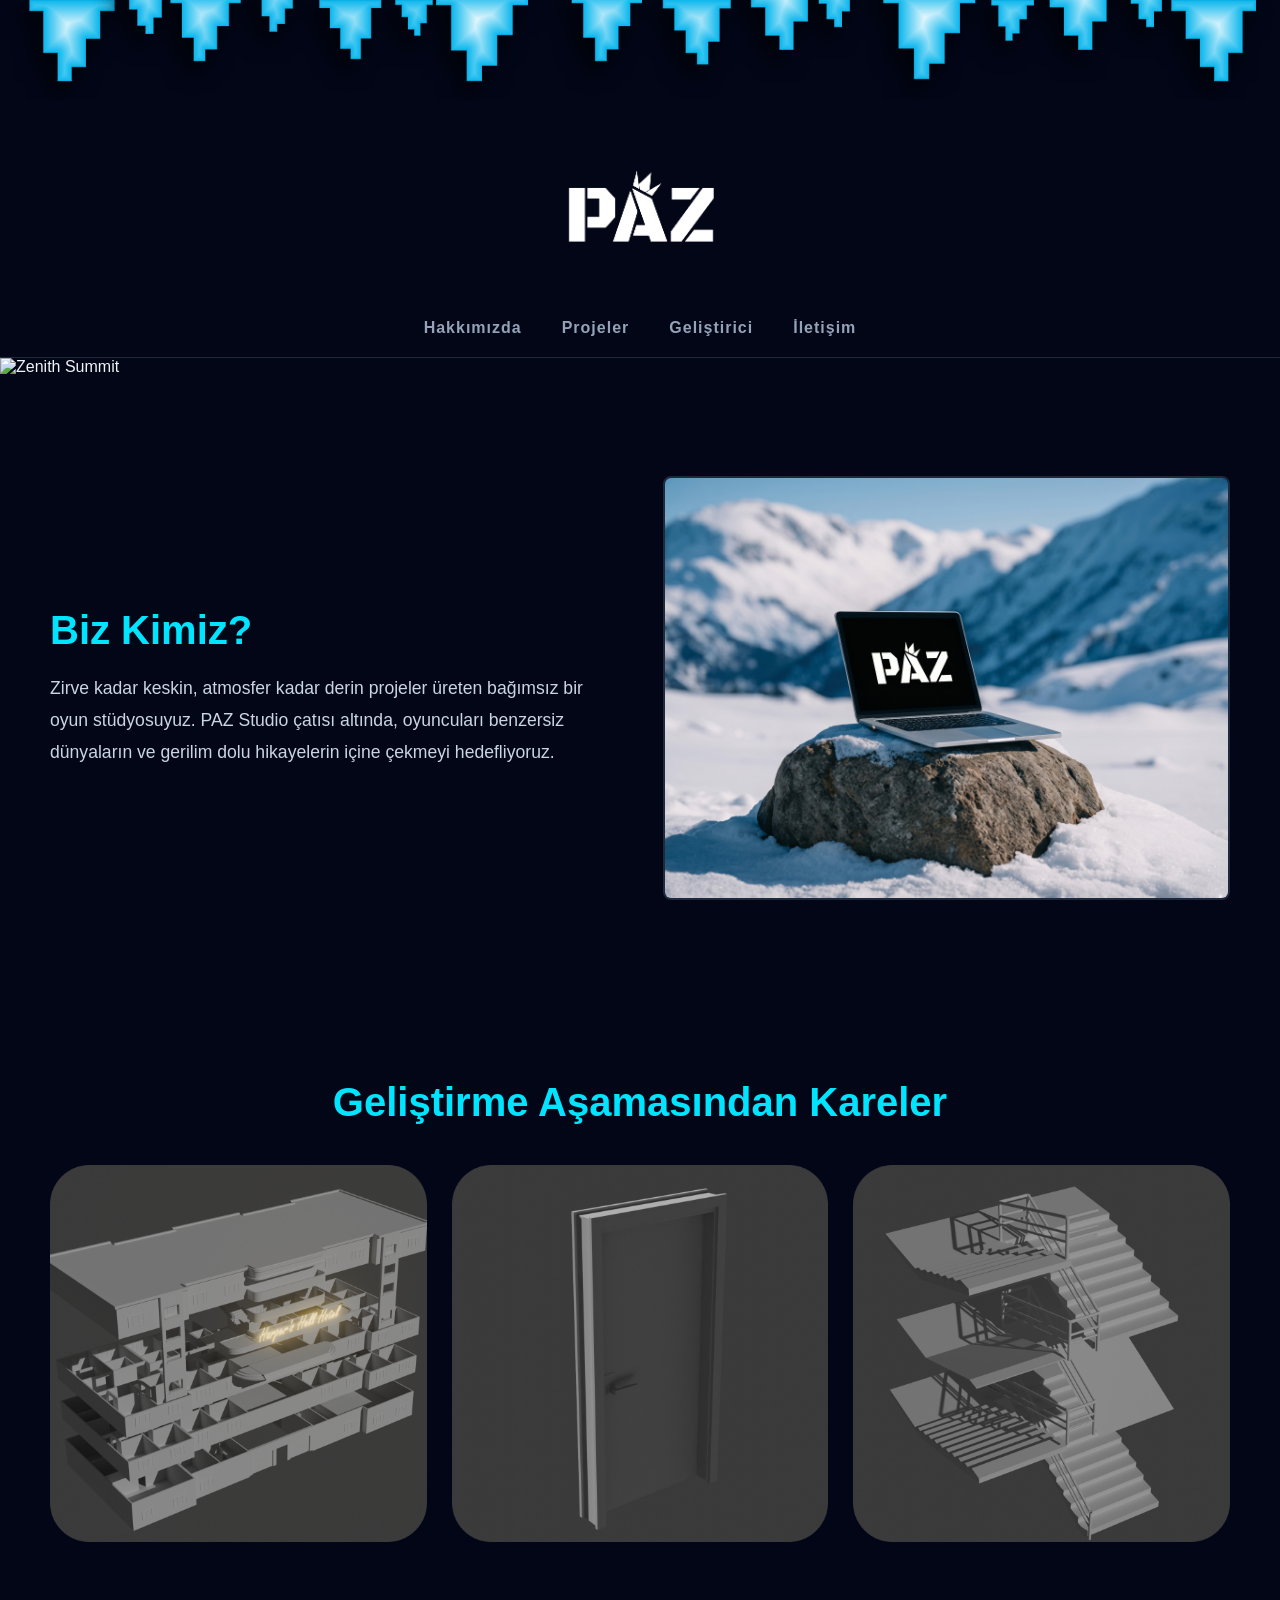
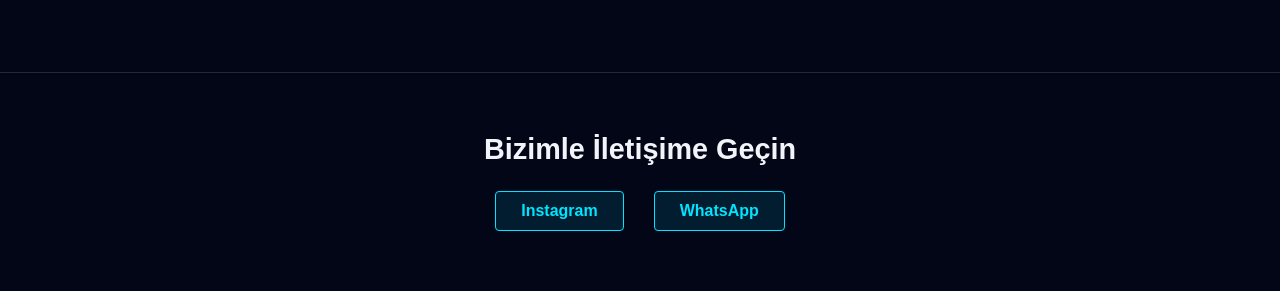
==== index.html @ ecacd127 "New URL" ====
<!DOCTYPE html>
<html lang="tr">
<head>
    <meta charset="UTF-8">
    <meta name="viewport" content="width=device-width, initial-scale=1.0">
    <title>PAZ Studio | Zenith</title>
    <link rel="stylesheet" href="style.css">
    <link rel="icon" type="image/png" href="images/faviconn.png">
</head>
<body>

    <div class="top-header-banner">
        <img src="images/paz-header.png" alt="Header Banner" class="responsive-img">
    </div>

    <header class="main-header">
        <div class="logo-container">
            <img src="images/paz-logo-beyaz.png" alt="PAZ Studio Logo" class="site-logo">
        </div>
        <nav>
            <ul class="nav-links">
                <li><a href="#hakkimizda">Hakkımızda</a></li>
                <li><a href="#projeler">Projeler</a></li>
                <li><a href="/murtaza-halac">Geliştirici</a></li>
                <li><a href="#iletisim">İletişim</a></li>
            </ul>
        </nav>
    </header>

    <section class="main-banner">
        <img src="images/paz-banner.jpg" alt="Zenith Summit" class="responsive-img">
    </section>

    <section id="hakkimizda" class="about-section">
        <div class="about-container">
            <div class="about-text">
                <h2>Biz Kimiz?</h2>
                <p>Zirve kadar keskin, atmosfer kadar derin projeler üreten bağımsız bir oyun stüdyosuyuz. PAZ Studio çatısı altında, oyuncuları benzersiz dünyaların ve gerilim dolu hikayelerin içine çekmeyi hedefliyoruz.</p>
            </div>
            <div class="about-image">
                <img src="images/paz-hakkinda-gorseli.jpg" alt="Hakkımızda Görseli" class="responsive-img">
            </div>
        </div>
    </section>

    <section id="projeler" class="gallery-section">
        <h2>Geliştirme Aşamasından Kareler</h2>
        <div class="gallery-grid">
            <div class="gallery-item"><img src="images/paz-tasarim1.png" alt="Project Screenshot 1"></div>
            <div class="gallery-item"><img src="images/paz-tasarim2.png" alt="Project Screenshot 2"></div>
            <div class="gallery-item"><img src="images/paz-tasarim3.png" alt="Project Screenshot 3"></div>
        </div>
    </section>

  <footer id="iletisim" class="main-footer">
        <div class="footer-content">
            <p>Bizimle İletişime Geçin</p>
           <div class="contact-links">
    <a href="https://www.instagram.com/p.a.z.studio" target="_blank">Instagram</a>
    <a href="https://wa.me/905527324146" target="_blank">WhatsApp</a>
        </div>
        </div>
    </footer>

    <script src="https://cdnjs.cloudflare.com/ajax/libs/gsap/3.12.2/gsap.min.js"></script>
    <script>
        // Sayfa yüklendiğinde elemanların süzülerek gelmesi
        const tl = gsap.timeline();
        tl.from(".top-header-banner", { opacity: 0, y: -50, duration: 1, ease: "power3.out" })
          .from(".main-header", { opacity: 0, y: -20, duration: 0.8 }, "-=0.5")
          .from(".main-banner", { opacity: 0, scale: 1.05, duration: 1.5, ease: "power2.out" }, "-=0.8");
    </script>
</body>
</html>
---- style.css ----
* {
    margin: 0;
    padding: 0;
    box-sizing: border-box;
    font-family: 'Segoe UI', Tahoma, Geneva, Verdana, sans-serif;
}

body {
    background-color: #020617; /* Derin Uçurum Mavisi */
    color: #F1F5F9; /* Kar Beyazı */
    overflow-x: hidden;
}

/* Genel Resim Ayarı (Taşmaları önler) */
.responsive-img {
    width: 100%;
    display: block;
    height: auto;
}

/* 1. Üst Header Banner */
.top-header-banner {
    width: 100%;
    max-height: 150px;
    overflow: hidden;
}

/* 2. Ana Menü ve Logo Alanı */
.main-header {
    background-color: #020617;
    padding: 20px 50px;
    display: flex;
    flex-direction: column;
    align-items: center;
    gap: 15px;
    border-bottom: 1px solid #1e293b;
}

.site-logo {
    max-width: 180px;
    height: auto;
}

.nav-links {
    list-style: none;
    display: flex;
    gap: 40px;
}

.nav-links a {
    color: #94a3b8;
    text-decoration: none;
    font-weight: 600;
    letter-spacing: 1px;
    transition: color 0.3s ease;
}

.nav-links a:hover {
    color: #00E5FF; /* Buzul Siyan Parlaması */
}

/* 3. Ana Banner */
.main-banner {
    width: 100%;
    overflow: hidden;
}

/* 4. Hakkımızda Bölümü */
.about-section {
    padding: 100px 50px;
    max-width: 1400px;
    margin: 0 auto;
}

.about-container {
    display: flex;
    align-items: center;
    gap: 50px;
}

.about-text {
    flex: 1;
}

.about-text h2 {
    font-size: 2.5rem;
    color: #00E5FF;
    margin-bottom: 20px;
}

.about-text p {
    font-size: 1.1rem;
    line-height: 1.8;
    color: #cbd5e1;
}

.about-image {
    flex: 1;
    border: 2px solid #1e293b;
    border-radius: 8px;
    overflow: hidden;
}

/* 5. Projeler / Galeri Bölümü */
.gallery-section {
    padding: 80px 50px;
    background-color: #020617;
    text-align: center;
}

.gallery-section h2 {
    font-size: 2.5rem;
    color: #00E5FF;
    margin-bottom: 40px;
}

.gallery-grid {
    display: grid;
    grid-template-columns: repeat(auto-fit, minmax(350px, 1fr));
    gap: 25px;
    max-width: 1400px;
    margin: 0 auto;
}

/* 5. Projeler / Galeri Bölümü */
.gallery-item {
    /* Çerçeve ve yuvarlak köşe kodlarını sildik */
    overflow: hidden;
    transition: transform 0.3s ease; 
    cursor: pointer; /* Üzerine gelince el işareti çıksın ki tıklandığı belli olsun */
}

.gallery-item img {
    width: 100%;
    height: auto;
    display: block;
}

.gallery-item:hover {
    transform: scale(1.05); /* Üzerine gelince çerçeve yanmasın, sadece hafifçe büyüsün */
}

/* 6. Footer ve Alt Banner */
.main-footer {
    position: relative;
    width: 100%;
    margin-top: 50px;
}

/* 6. Footer ve İletişim */
.main-footer {
    background-color: #020617; /* Sitenin menüsüyle aynı koyu buzul renk */
    padding: 60px 20px;
    border-top: 1px solid #1e293b;
    text-align: center;
    margin-top: 50px;
}

.main-footer p {
    font-size: 1.8rem;
    font-weight: bold;
    margin-bottom: 25px;
    color: #F1F5F9;
}

.contact-links {
    display: flex;
    justify-content: center;
    gap: 30px;
}

.contact-links a {
    display: inline-block;
    padding: 10px 25px;
    background-color: rgba(0, 229, 255, 0.1);
    color: #00E5FF;
    border: 1px solid #00E5FF;
    text-decoration: none;
    font-weight: bold;
    border-radius: 4px;
    transition: all 0.3s ease;
}

.contact-links a:hover {
    background-color: #00E5FF;
    color: #020617;
    box-shadow: 0 0 15px rgba(0, 229, 255, 0.4);
}

/* =========================================
   MOBİL UYUM (RESPONSIVE DESIGN) EKLENTİSİ
   ========================================= */

@media (max-width: 768px) {
    
    /* 1. Menü ve Logo Ayarları */
    .main-header {
        padding: 15px 20px; /* Yanlardaki 50px devasa boşluğu daraltıyoruz */
    }

    .site-logo {
        max-width: 140px; /* Logoyu ekrana sığması için biraz küçültüyoruz */
    }

    .nav-links {
        gap: 20px; /* Linklerin arasını daraltıyoruz */
        flex-wrap: wrap; /* Ekrana sığmazlarsa alt satıra geçmelerine izin veriyoruz */
        justify-content: center;
    }

    /* 2. Hakkımızda Bölümü Ayarları */
    .about-section {
        padding: 50px 20px; /* Üstten ve yanlardan boşlukları kısıyoruz */
    }

    .about-container {
        flex-direction: column; /* İŞTE SİHİR BURADA: Yan yana dizilmeyi iptal edip alt alta (sütun) diziyoruz */
        text-align: center; /* Yazıları mobilde daha şık durması için ortalıyoruz */
        gap: 30px;
    }

    .about-text h2 {
        font-size: 2rem; /* Başlık boyutunu telefona uygun hale getiriyoruz */
    }

    /* 3. Projeler / Galeri Bölümü Ayarları */
    .gallery-section {
        padding: 50px 20px;
    }

    .gallery-section h2 {
        font-size: 2rem;
    }

    .gallery-grid {
        grid-template-columns: 1fr; /* Mobilde 3'lü ızgarayı iptal edip, görselleri tek sütun alt alta tam ekran yapıyoruz */
    }

    /* 4. Footer ve İletişim Butonları */
    .main-footer {
        padding: 40px 20px;
    }

    .contact-links {
        flex-direction: column; /* İletişim butonlarını alt alta diziyoruz */
        gap: 15px;
        align-items: center;
    }

    .contact-links a {
        width: 100%; /* Butonların telefonda parmakla rahat tıklanması için genişletiyoruz */
        max-width: 280px;
        text-align: center;
    }
}
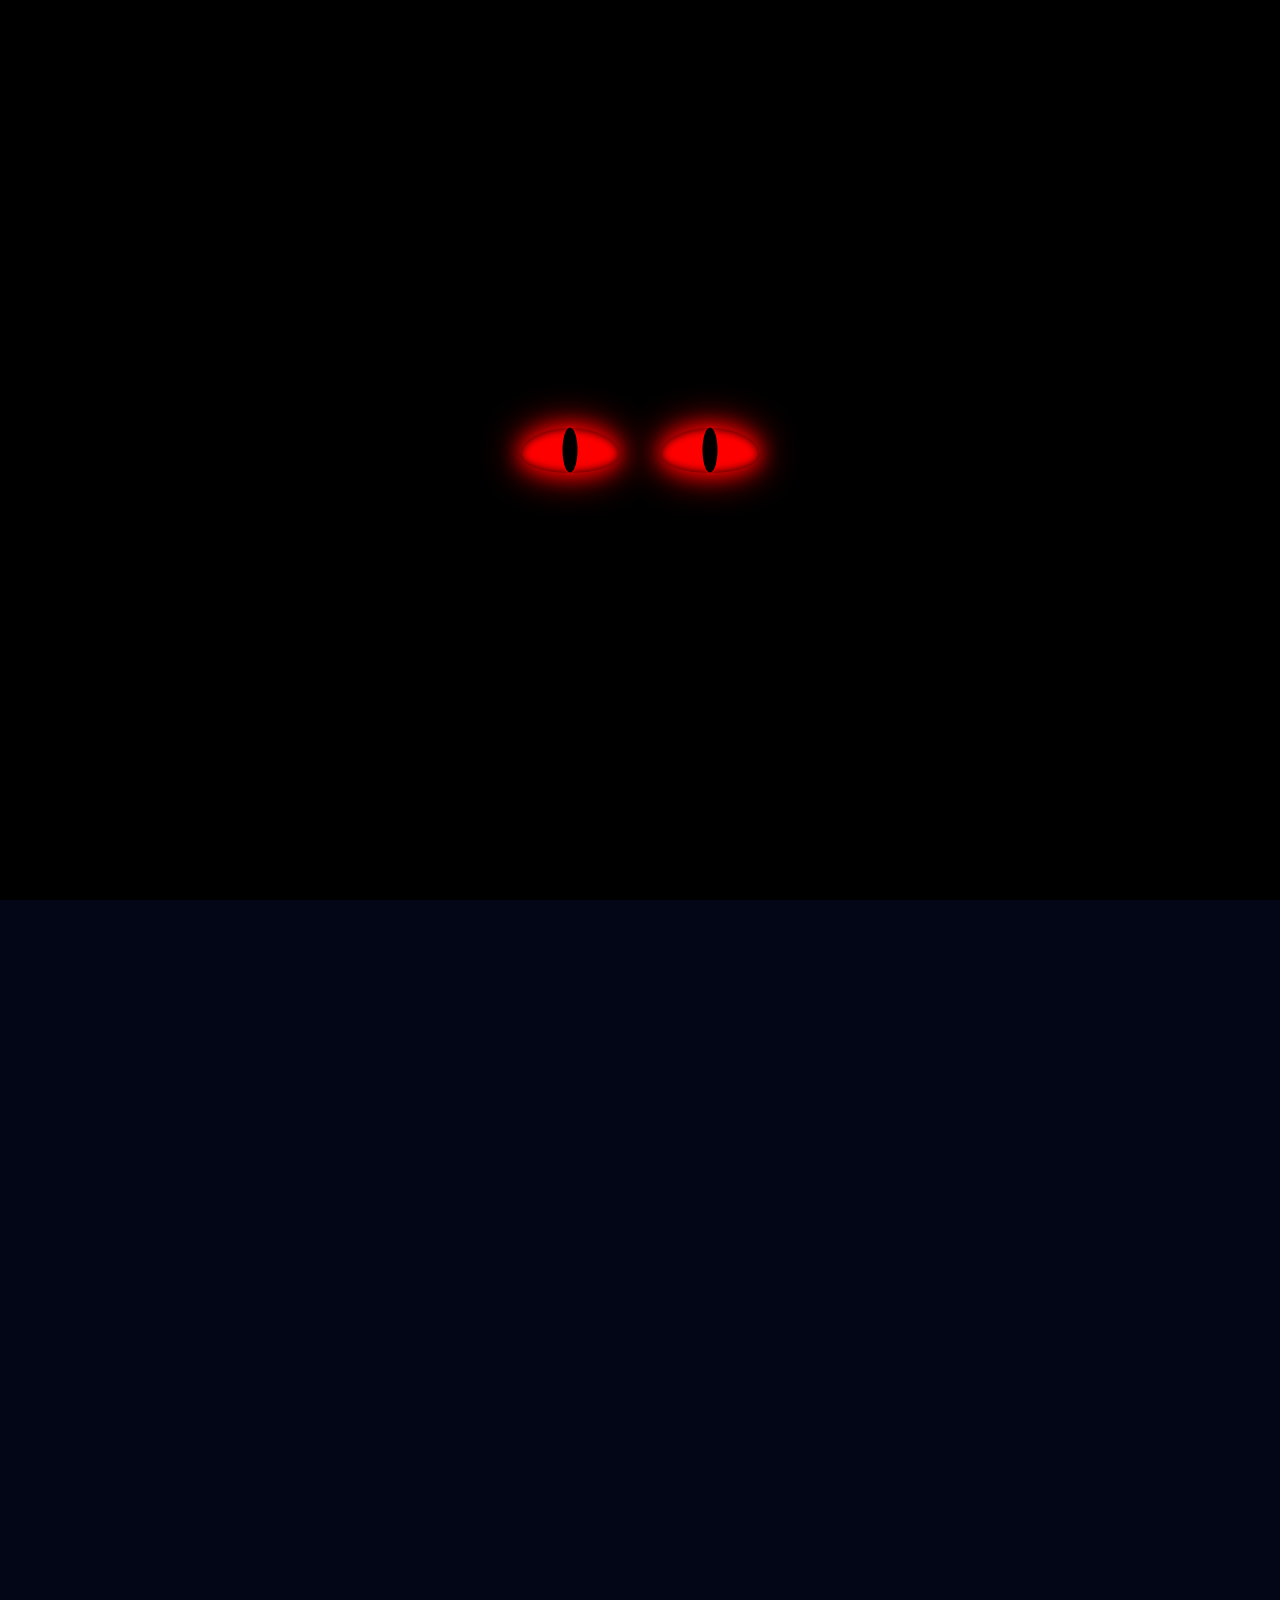
==== commit 0bd8bf08: "İntro" ====
--- a/index.html
+++ b/index.html
@@ -6,69 +6,161 @@
     <title>PAZ Studio | Zenith</title>
     <link rel="stylesheet" href="style.css">
     <link rel="icon" type="image/png" href="images/faviconn.png">
+    
+    <style>
+        /* SİNETMATİK AÇILIŞ (INTRO) EKRANI CSS KODLARI */
+        
+        /* 1. Siyah Perde */
+        #intro-screen {
+            position: fixed;
+            top: 0;
+            left: 0;
+            width: 100vw;
+            height: 100vh;
+            background-color: #000000; /* Tam siyah */
+            z-index: 9999; /* Her şeyin üstünde */
+            display: flex;
+            justify-content: center;
+            align-items: center;
+            overflow: hidden;
+            pointer-events: none; /* Animasyon bitince tıklamaları engellemesin */
+        }
+
+        /* 2. Gözlerin Konteyneri */
+        .eyes-container {
+            display: flex;
+            gap: 40px; /* İki göz arasındaki mesafe */
+            opacity: 0; /* Başlangıçta görünmez (GSAP ile açılacak) */
+        }
+
+        /* 3. Kırmızı Göz Tasarımı (Sadece CSS ile) */
+        .eye {
+            width: 100px;
+            height: 20px; /* Başlangıçta ince bir çizgi (kısık) */
+            background-color: #ff0000; /* Şeytani kırmızı */
+            border-radius: 50% 50% 50% 50% / 60% 60% 40% 40%; /* Badem/Yaratık gözü şekli */
+            box-shadow: 
+                0 0 20px #ff0000, 
+                0 0 40px #ff0000, 
+                inset 0 0 10px #000000; /* İçeriden dışarıya parlama ve derinlik */
+            position: relative;
+            transform-origin: center;
+        }
+
+        /* Göz Bebeği (İsteğe bağlı, daha korkunç bir detay) */
+        .eye::after {
+            content: '';
+            position: absolute;
+            top: 50%;
+            left: 50%;
+            transform: translate(-50%, -50%);
+            width: 15px;
+            height: 100%;
+            background-color: #000; /* Siyah, kedi gibi dikey göz bebeği */
+            border-radius: 50%;
+            box-shadow: 0 0 5px #ff0000;
+        }
+
+        /* Sitenin asıl içeriği intro bitene kadar görünmesin diye */
+        .site-content {
+            opacity: 0;
+        }
+    </style>
 </head>
 <body>
 
-    <div class="top-header-banner">
-        <img src="images/paz-header.png" alt="Header Banner" class="responsive-img">
+    <!-- SİNEMATİK AÇILIŞ (INTRO) EKRANI -->
+    <div id="intro-screen">
+        <div class="eyes-container">
+            <div class="eye left-eye"></div>
+            <div class="eye right-eye"></div>
+        </div>
     </div>
 
-    <header class="main-header">
-        <div class="logo-container">
-            <img src="images/paz-logo-beyaz.png" alt="PAZ Studio Logo" class="site-logo">
+    <!-- ASIL SİTE İÇERİĞİ (Intro bitince belirecek) -->
+    <div class="site-content">
+        <div class="top-header-banner">
+            <img src="images/paz-header.png" alt="Header Banner" class="responsive-img">
         </div>
-        <nav>
-            <ul class="nav-links">
-                <li><a href="#hakkimizda">Hakkımızda</a></li>
-                <li><a href="#projeler">Projeler</a></li>
-                <li><a href="/murtaza-halac">Geliştirici</a></li>
-                <li><a href="#iletisim">İletişim</a></li>
-            </ul>
-        </nav>
-    </header>
 
-    <section class="main-banner">
-        <img src="images/paz-banner.jpg" alt="Zenith Summit" class="responsive-img">
-    </section>
+        <header class="main-header">
+            <div class="logo-container">
+                <img src="images/paz-logo-beyaz.png" alt="PAZ Studio Logo" class="site-logo">
+            </div>
+            <nav>
+                <ul class="nav-links">
+                    <li><a href="#hakkimizda">Hakkımızda</a></li>
+                    <li><a href="#projeler">Projeler</a></li>
+                    <li><a href="/murtaza-halac">Geliştirici</a></li>
+                    <li><a href="#iletisim">İletişim</a></li>
+                </ul>
+            </nav>
+        </header>
 
-    <section id="hakkimizda" class="about-section">
-        <div class="about-container">
-            <div class="about-text">
-                <h2>Biz Kimiz?</h2>
-                <p>Zirve kadar keskin, atmosfer kadar derin projeler üreten bağımsız bir oyun stüdyosuyuz. PAZ Studio çatısı altında, oyuncuları benzersiz dünyaların ve gerilim dolu hikayelerin içine çekmeyi hedefliyoruz.</p>
+        <section class="main-banner">
+            <img src="images/paz-banner.jpg" alt="Zenith Summit" class="responsive-img">
+        </section>
+
+        <section id="hakkimizda" class="about-section">
+            <div class="about-container">
+                <div class="about-text">
+                    <h2>Biz Kimiz?</h2>
+                    <p>Zirve kadar keskin, atmosfer kadar derin projeler üreten bağımsız bir oyun stüdyosuyuz. PAZ Studio çatısı altında, oyuncuları benzersiz dünyaların ve gerilim dolu hikayelerin içine çekmeyi hedefliyoruz.</p>
+                </div>
+                <div class="about-image">
+                    <img src="images/paz-hakkinda-gorseli.jpg" alt="Hakkımızda Görseli" class="responsive-img">
+                </div>
             </div>
-            <div class="about-image">
-                <img src="images/paz-hakkinda-gorseli.jpg" alt="Hakkımızda Görseli" class="responsive-img">
+        </section>
+
+        <section id="projeler" class="gallery-section">
+            <h2>Geliştirme Aşamasından Kareler</h2>
+            <div class="gallery-grid">
+                <div class="gallery-item"><img src="images/paz-tasarim1.png" alt="Project Screenshot 1"></div>
+                <div class="gallery-item"><img src="images/paz-tasarim2.png" alt="Project Screenshot 2"></div>
+                <div class="gallery-item"><img src="images/paz-tasarim3.png" alt="Project Screenshot 3"></div>
             </div>
-        </div>
-    </section>
+        </section>
 
-    <section id="projeler" class="gallery-section">
-        <h2>Geliştirme Aşamasından Kareler</h2>
-        <div class="gallery-grid">
-            <div class="gallery-item"><img src="images/paz-tasarim1.png" alt="Project Screenshot 1"></div>
-            <div class="gallery-item"><img src="images/paz-tasarim2.png" alt="Project Screenshot 2"></div>
-            <div class="gallery-item"><img src="images/paz-tasarim3.png" alt="Project Screenshot 3"></div>
-        </div>
-    </section>
-
-  <footer id="iletisim" class="main-footer">
-        <div class="footer-content">
-            <p>Bizimle İletişime Geçin</p>
-           <div class="contact-links">
-    <a href="https://www.instagram.com/p.a.z.studio" target="_blank">Instagram</a>
-    <a href="https://wa.me/905527324146" target="_blank">WhatsApp</a>
-        </div>
-        </div>
-    </footer>
+        <footer id="iletisim" class="main-footer">
+            <div class="footer-content">
+                <p>Bizimle İletişime Geçin</p>
+               <div class="contact-links">
+        <a href="https://www.instagram.com/p.a.z.studio" target="_blank">Instagram</a>
+        <a href="https://wa.me/905527324146" target="_blank">WhatsApp</a>
+            </div>
+            </div>
+        </footer>
+    </div> <!-- Site content bitişi -->
 
     <script src="https://cdnjs.cloudflare.com/ajax/libs/gsap/3.12.2/gsap.min.js"></script>
+    
     <script>
-        // Sayfa yüklendiğinde elemanların süzülerek gelmesi
-        const tl = gsap.timeline();
-        tl.from(".top-header-banner", { opacity: 0, y: -50, duration: 1, ease: "power3.out" })
-          .from(".main-header", { opacity: 0, y: -20, duration: 0.8 }, "-=0.5")
-          .from(".main-banner", { opacity: 0, scale: 1.05, duration: 1.5, ease: "power2.out" }, "-=0.8");
+        // SİNEMATİK AÇILIŞ (GSAP) ANİMASYONLARI
+        const introTl = gsap.timeline();
+
+        // 1. Aşama: Karanlıkta gözler belirsizce ortaya çıkar (Soluk kırmızı)
+        introTl.to(".eyes-container", { opacity: 0.3, duration: 1, ease: "power2.inOut" })
+        
+        // 2. Aşama: Gözler aniden parlar ve irileşir (Açılma efekti)
+        .to(".eyes-container", { opacity: 1, duration: 0.5, ease: "power4.out" })
+        .to(".eye", { height: "45px", duration: 0.8, ease: "elastic.out(1, 0.3)" }, "<") // Gözler irileşir
+        
+        // 3. Aşama: Gözler hafifçe kısılır (Sana bakıyor hissi)
+        .to(".eye", { height: "25px", duration: 1.5, ease: "power2.inOut", delay: 0.5 })
+        
+        // 4. Aşama: Gözler kararır ve Siyah Perde eriyerek kaybolur
+        .to(".eyes-container", { opacity: 0, duration: 0.5, ease: "power2.in" })
+        .to("#intro-screen", { opacity: 0, duration: 1.5, ease: "power3.inOut" })
+        
+        // 5. Aşama: Perde tamamen yok olduktan sonra sitenin kendi animasyonları başlar
+        .to(".site-content", { opacity: 1, duration: 0.5 }, "-=1") // Site görünür olur
+        .from(".top-header-banner", { opacity: 0, y: -50, duration: 1, ease: "power3.out" }, "-=0.5")
+        .from(".main-header", { opacity: 0, y: -20, duration: 0.8 }, "-=0.5")
+        .from(".main-banner", { opacity: 0, scale: 1.05, duration: 1.5, ease: "power2.out" }, "-=0.8")
+        
+        // Animasyon bitince siyah perdeyi tıklanabilirliği engellemesin diye DOM'dan gizle
+        .add(() => { document.getElementById("intro-screen").style.display = "none"; });
     </script>
 </body>
 </html>
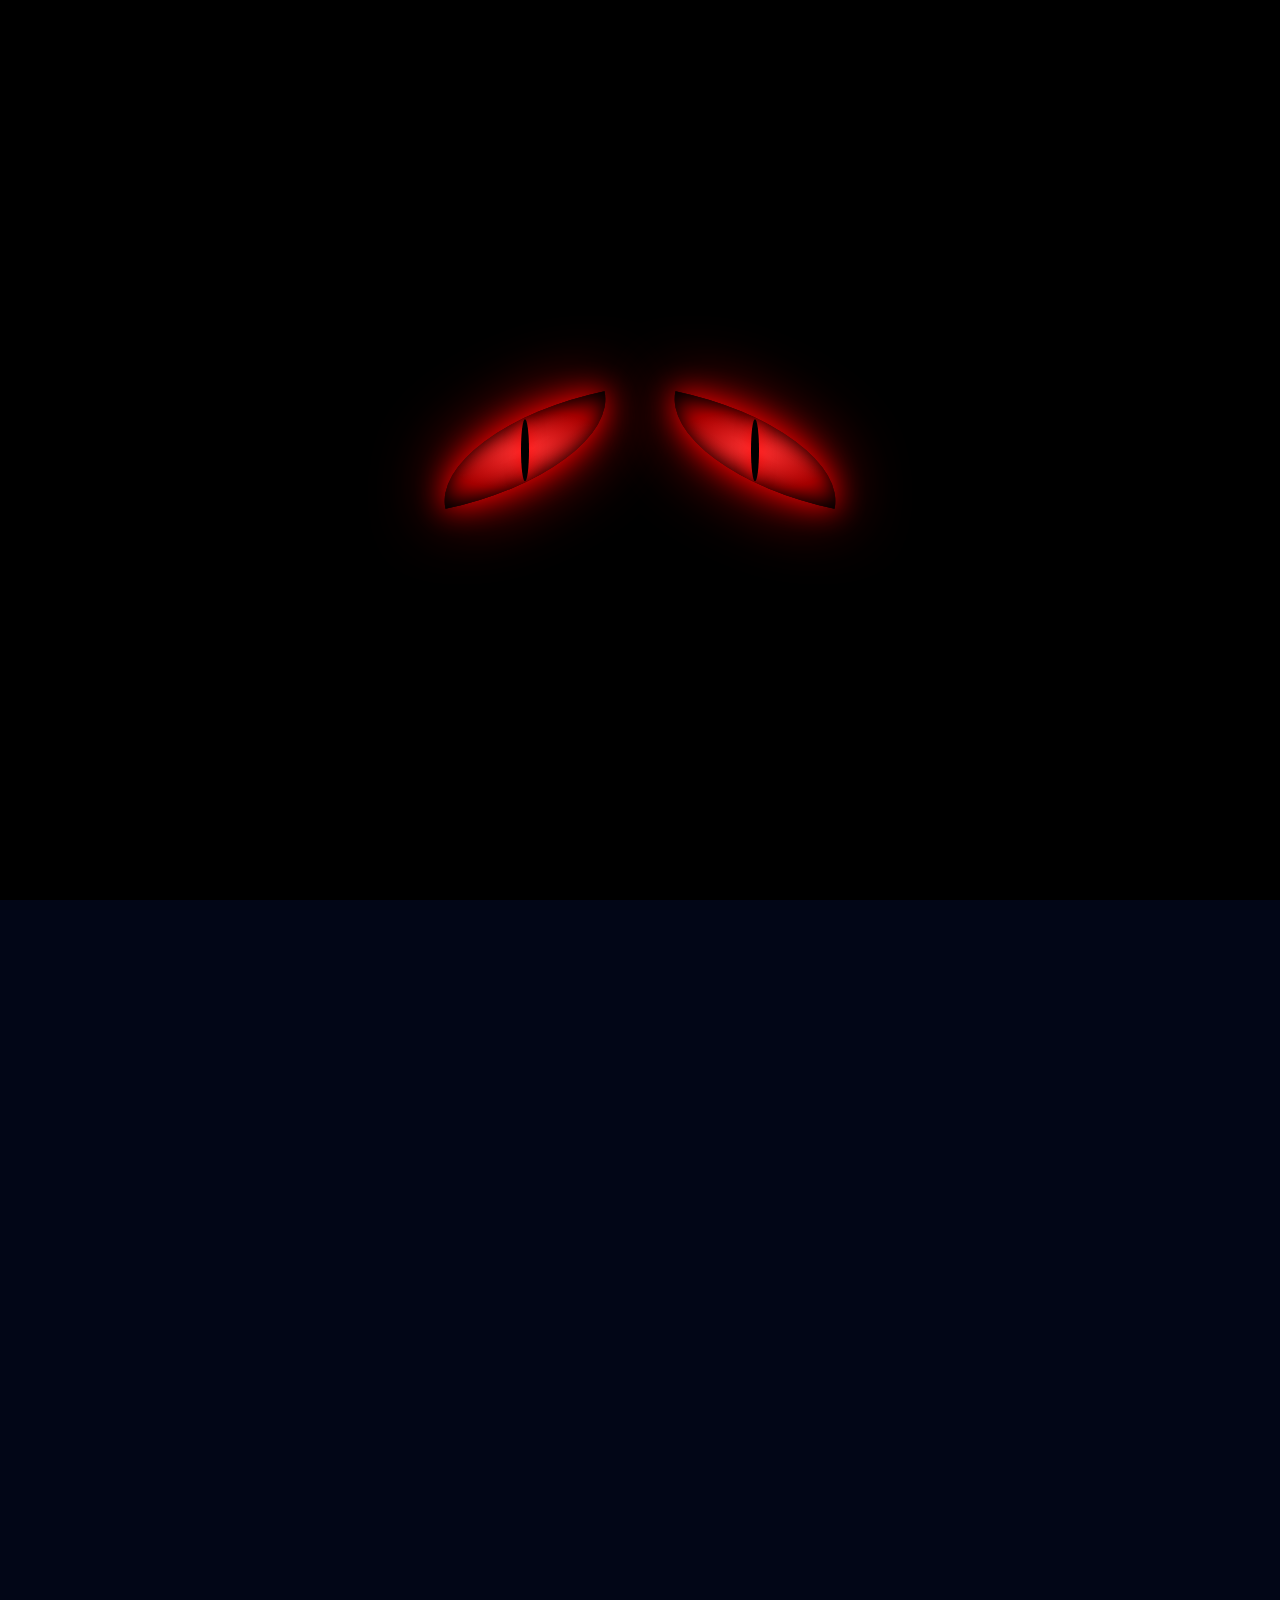
==== commit e2f0ac7e: "Sukuna eyes" ====
--- a/index.html
+++ b/index.html
@@ -17,51 +17,73 @@
             left: 0;
             width: 100vw;
             height: 100vh;
-            background-color: #000000; /* Tam siyah */
-            z-index: 9999; /* Her şeyin üstünde */
+            background-color: #000000;
+            z-index: 9999;
             display: flex;
             justify-content: center;
             align-items: center;
             overflow: hidden;
-            pointer-events: none; /* Animasyon bitince tıklamaları engellemesin */
+            pointer-events: none;
         }
 
         /* 2. Gözlerin Konteyneri */
         .eyes-container {
             display: flex;
-            gap: 40px; /* İki göz arasındaki mesafe */
-            opacity: 0; /* Başlangıçta görünmez (GSAP ile açılacak) */
+            gap: 50px; /* İki göz arasındaki mesafe */
+            opacity: 0; 
         }
 
-        /* 3. Kırmızı Göz Tasarımı (Sadece CSS ile) */
+        /* 3. Keskin Anime Göz Tasarımı */
         .eye {
-            width: 100px;
-            height: 20px; /* Başlangıçta ince bir çizgi (kısık) */
-            background-color: #ff0000; /* Şeytani kırmızı */
-            border-radius: 50% 50% 50% 50% / 60% 60% 40% 40%; /* Badem/Yaratık gözü şekli */
+            width: 180px; /* Gözler oldukça büyütüldü */
+            height: 5px; /* Başlangıçta incecik kapalı bir çizgi */
+            background: radial-gradient(ellipse at center, #ff3333 0%, #aa0000 60%, #220000 100%);
             box-shadow: 
-                0 0 20px #ff0000, 
-                0 0 40px #ff0000, 
-                inset 0 0 10px #000000; /* İçeriden dışarıya parlama ve derinlik */
+                0 0 30px #ff0000, 
+                0 0 70px #cc0000, 
+                inset 0 0 20px #000000;
             position: relative;
-            transform-origin: center;
+            overflow: hidden; /* Göz bebeği dışarı taşmasın */
         }
 
-        /* Göz Bebeği (İsteğe bağlı, daha korkunç bir detay) */
+        /* Sol Göz: Sağ üst ve sol alt köşeleri sivriltilmiş, sola yatık */
+        .left-eye {
+            border-radius: 100% 0px; 
+            transform: rotate(-12deg);
+        }
+
+        /* Sağ Göz: Sol üst ve sağ alt köşeleri sivriltilmiş, sağa yatık */
+        .right-eye {
+            border-radius: 0px 100%;
+            transform: rotate(12deg);
+        }
+
+        /* 4. Keskin Dikey Göz Bebekleri */
         .eye::after {
             content: '';
             position: absolute;
             top: 50%;
             left: 50%;
-            transform: translate(-50%, -50%);
-            width: 15px;
-            height: 100%;
-            background-color: #000; /* Siyah, kedi gibi dikey göz bebeği */
+            width: 8px; /* İncecik yırtıcı göz bebeği */
+            height: 75%; 
+            background-color: #000;
             border-radius: 50%;
-            box-shadow: 0 0 5px #ff0000;
+            box-shadow: 0 0 15px rgba(255, 0, 0, 0.9);
         }
 
-        /* Sitenin asıl içeriği intro bitene kadar görünmesin diye */
+        /* Gözler açılı durduğu için göz bebeklerini tam dik duracak şekilde tersine çeviriyoruz */
+        .left-eye::after { transform: translate(-50%, -50%) rotate(12deg); }
+        .right-eye::after { transform: translate(-50%, -50%) rotate(-12deg); }
+
+        /* MOBİL UYUM (Responsive) */
+        @media (max-width: 768px) {
+            .eyes-container {
+                /* Mobilde gözleri ve aralığını orantılı bir şekilde %60 oranına küçültür */
+                transform: scale(0.6); 
+            }
+        }
+
+        /* Sitenin asıl içeriği intro bitene kadar görünmesin */
         .site-content {
             opacity: 0;
         }
@@ -77,7 +99,7 @@
         </div>
     </div>
 
-    <!-- ASIL SİTE İÇERİĞİ (Intro bitince belirecek) -->
+    <!-- ASIL SİTE İÇERİĞİ -->
     <div class="site-content">
         <div class="top-header-banner">
             <img src="images/paz-header.png" alt="Header Banner" class="responsive-img">
@@ -131,35 +153,34 @@
             </div>
             </div>
         </footer>
-    </div> <!-- Site content bitişi -->
+    </div> 
 
     <script src="https://cdnjs.cloudflare.com/ajax/libs/gsap/3.12.2/gsap.min.js"></script>
     
     <script>
-        // SİNEMATİK AÇILIŞ (GSAP) ANİMASYONLARI
         const introTl = gsap.timeline();
 
-        // 1. Aşama: Karanlıkta gözler belirsizce ortaya çıkar (Soluk kırmızı)
-        introTl.to(".eyes-container", { opacity: 0.3, duration: 1, ease: "power2.inOut" })
+        // 1. Karanlıkta gözler kızararak belirir
+        introTl.to(".eyes-container", { opacity: 0.4, duration: 1.2, ease: "power2.inOut" })
         
-        // 2. Aşama: Gözler aniden parlar ve irileşir (Açılma efekti)
-        .to(".eyes-container", { opacity: 1, duration: 0.5, ease: "power4.out" })
-        .to(".eye", { height: "45px", duration: 0.8, ease: "elastic.out(1, 0.3)" }, "<") // Gözler irileşir
+        // 2. Gözler aniden ve öfkeyle kocaman açılır
+        .to(".eyes-container", { opacity: 1, duration: 0.3, ease: "power4.out" })
+        .to(".eye", { height: "80px", duration: 0.8, ease: "elastic.out(1.2, 0.4)" }, "<") 
         
-        // 3. Aşama: Gözler hafifçe kısılır (Sana bakıyor hissi)
-        .to(".eye", { height: "25px", duration: 1.5, ease: "power2.inOut", delay: 0.5 })
+        // 3. Gözler tehlikeli bir şekilde kısılır
+        .to(".eye", { height: "30px", duration: 1.5, ease: "power2.inOut", delay: 0.6 })
         
-        // 4. Aşama: Gözler kararır ve Siyah Perde eriyerek kaybolur
+        // 4. Karanlığa gömülüp kaybolurlar
         .to(".eyes-container", { opacity: 0, duration: 0.5, ease: "power2.in" })
         .to("#intro-screen", { opacity: 0, duration: 1.5, ease: "power3.inOut" })
         
-        // 5. Aşama: Perde tamamen yok olduktan sonra sitenin kendi animasyonları başlar
-        .to(".site-content", { opacity: 1, duration: 0.5 }, "-=1") // Site görünür olur
+        // 5. Site içerikleri süzülerek ekrana gelir
+        .to(".site-content", { opacity: 1, duration: 0.5 }, "-=1") 
         .from(".top-header-banner", { opacity: 0, y: -50, duration: 1, ease: "power3.out" }, "-=0.5")
         .from(".main-header", { opacity: 0, y: -20, duration: 0.8 }, "-=0.5")
         .from(".main-banner", { opacity: 0, scale: 1.05, duration: 1.5, ease: "power2.out" }, "-=0.8")
         
-        // Animasyon bitince siyah perdeyi tıklanabilirliği engellemesin diye DOM'dan gizle
+        // Animasyon bitince siyah perdeyi aradan kaldır
         .add(() => { document.getElementById("intro-screen").style.display = "none"; });
     </script>
 </body>
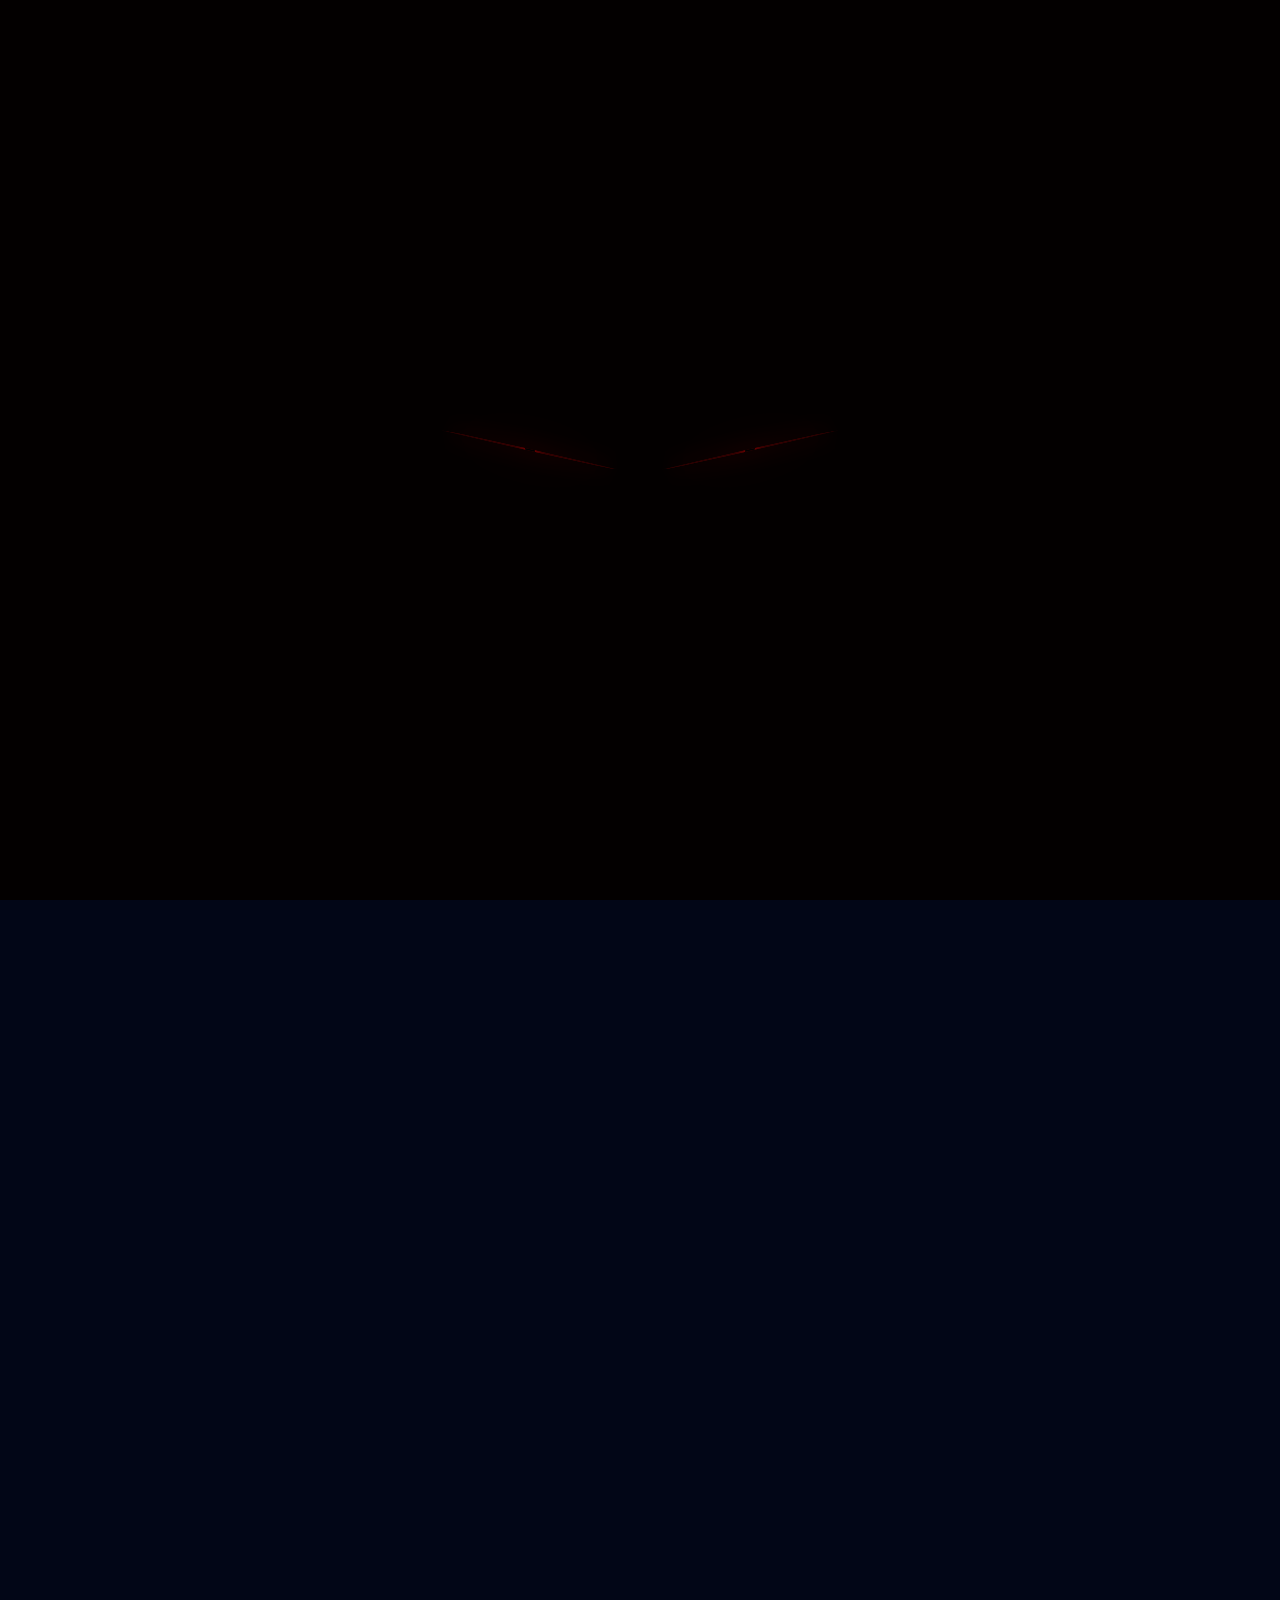
==== commit b6627a2f: "Gojo eyes" ====
--- a/index.html
+++ b/index.html
@@ -10,14 +10,13 @@
     <style>
         /* SİNETMATİK AÇILIŞ (INTRO) EKRANI CSS KODLARI */
         
-        /* 1. Siyah Perde */
         #intro-screen {
             position: fixed;
             top: 0;
             left: 0;
             width: 100vw;
             height: 100vh;
-            background-color: #000000;
+            background-color: #030000; /* Zifiri karanlığa yakın çok koyu bir kızıl/siyah */
             z-index: 9999;
             display: flex;
             justify-content: center;
@@ -26,64 +25,63 @@
             pointer-events: none;
         }
 
-        /* 2. Gözlerin Konteyneri */
         .eyes-container {
             display: flex;
-            gap: 50px; /* İki göz arasındaki mesafe */
+            gap: 40px; 
             opacity: 0; 
+            transform: translateY(15px);
         }
 
-        /* 3. Keskin Anime Göz Tasarımı */
+        /* Keskin Sukuna Göz Tasarımı */
         .eye {
-            width: 180px; /* Gözler oldukça büyütüldü */
-            height: 5px; /* Başlangıçta incecik kapalı bir çizgi */
-            background: radial-gradient(ellipse at center, #ff3333 0%, #aa0000 60%, #220000 100%);
+            width: 180px; 
+            height: 2px; /* Karanlıkta sadece ince bir çizgi olarak başlar */
+            background: radial-gradient(ellipse at center, #ff0000 0%, #aa0000 70%, #220000 100%);
             box-shadow: 
-                0 0 30px #ff0000, 
-                0 0 70px #cc0000, 
-                inset 0 0 20px #000000;
+                0 0 25px #ff0000, 
+                0 0 60px #cc0000, 
+                inset 0 0 15px rgba(0,0,0,0.8);
             position: relative;
-            overflow: hidden; /* Göz bebeği dışarı taşmasın */
+            overflow: hidden; 
         }
 
-        /* Sol Göz: Sağ üst ve sol alt köşeleri sivriltilmiş, sola yatık */
+        /* Sol Göz: İç köşesi (sağ taraf) aşağıya sertçe baksın */
         .left-eye {
-            border-radius: 100% 0px; 
-            transform: rotate(-12deg);
+            border-radius: 100% 0 100% 0; 
+            transform: rotate(13deg);
         }
 
-        /* Sağ Göz: Sol üst ve sağ alt köşeleri sivriltilmiş, sağa yatık */
+        /* Sağ Göz: İç köşesi (sol taraf) aşağıya sertçe baksın */
         .right-eye {
-            border-radius: 0px 100%;
-            transform: rotate(12deg);
+            border-radius: 0 100% 0 100%;
+            transform: rotate(-13deg);
         }
 
-        /* 4. Keskin Dikey Göz Bebekleri */
+        /* İnce, Dikey Yırtıcı Göz Bebekleri */
         .eye::after {
             content: '';
             position: absolute;
             top: 50%;
             left: 50%;
-            width: 8px; /* İncecik yırtıcı göz bebeği */
-            height: 75%; 
+            width: 10px; 
+            height: 80px; 
             background-color: #000;
             border-radius: 50%;
-            box-shadow: 0 0 15px rgba(255, 0, 0, 0.9);
+            box-shadow: 0 0 12px rgba(255, 0, 0, 0.9);
         }
 
-        /* Gözler açılı durduğu için göz bebeklerini tam dik duracak şekilde tersine çeviriyoruz */
-        .left-eye::after { transform: translate(-50%, -50%) rotate(12deg); }
-        .right-eye::after { transform: translate(-50%, -50%) rotate(-12deg); }
+        /* Gözler açılı olduğu için bebekleri tam dik duracak şekilde tersine döndürüyoruz */
+        .left-eye::after { transform: translate(-50%, -50%) rotate(-13deg); }
+        .right-eye::after { transform: translate(-50%, -50%) rotate(13deg); }
 
         /* MOBİL UYUM (Responsive) */
         @media (max-width: 768px) {
             .eyes-container {
-                /* Mobilde gözleri ve aralığını orantılı bir şekilde %60 oranına küçültür */
-                transform: scale(0.6); 
+                transform: scale(0.5) translateY(15px); 
+                gap: 20px;
             }
         }
 
-        /* Sitenin asıl içeriği intro bitene kadar görünmesin */
         .site-content {
             opacity: 0;
         }
@@ -160,18 +158,18 @@
     <script>
         const introTl = gsap.timeline();
 
-        // 1. Karanlıkta gözler kızararak belirir
-        introTl.to(".eyes-container", { opacity: 0.4, duration: 1.2, ease: "power2.inOut" })
+        // 1. Karanlıkta gözler kızararak belirir ve hafifçe yukarı kalkar
+        introTl.to(".eyes-container", { opacity: 0.7, y: 0, duration: 1.5, ease: "power2.out" })
         
-        // 2. Gözler aniden ve öfkeyle kocaman açılır
-        .to(".eyes-container", { opacity: 1, duration: 0.3, ease: "power4.out" })
-        .to(".eye", { height: "80px", duration: 0.8, ease: "elastic.out(1.2, 0.4)" }, "<") 
+        // 2. Gözler aniden tehlikeli bir şekilde açılır (Çok fazla açılmıyor, kısık ve tehditkâr kalıyor)
+        .to(".eyes-container", { opacity: 1, duration: 0.1, ease: "power4.out" })
+        .to(".eye", { height: "45px", duration: 0.6, ease: "elastic.out(1.2, 0.4)" }, "<") 
         
-        // 3. Gözler tehlikeli bir şekilde kısılır
-        .to(".eye", { height: "30px", duration: 1.5, ease: "power2.inOut", delay: 0.6 })
+        // 3. Gözler hedefe kilitlenip daha da kısılır
+        .to(".eye", { height: "22px", duration: 1.2, ease: "power2.inOut", delay: 0.6 })
         
         // 4. Karanlığa gömülüp kaybolurlar
-        .to(".eyes-container", { opacity: 0, duration: 0.5, ease: "power2.in" })
+        .to(".eyes-container", { opacity: 0, duration: 0.6, ease: "power2.in" })
         .to("#intro-screen", { opacity: 0, duration: 1.5, ease: "power3.inOut" })
         
         // 5. Site içerikleri süzülerek ekrana gelir
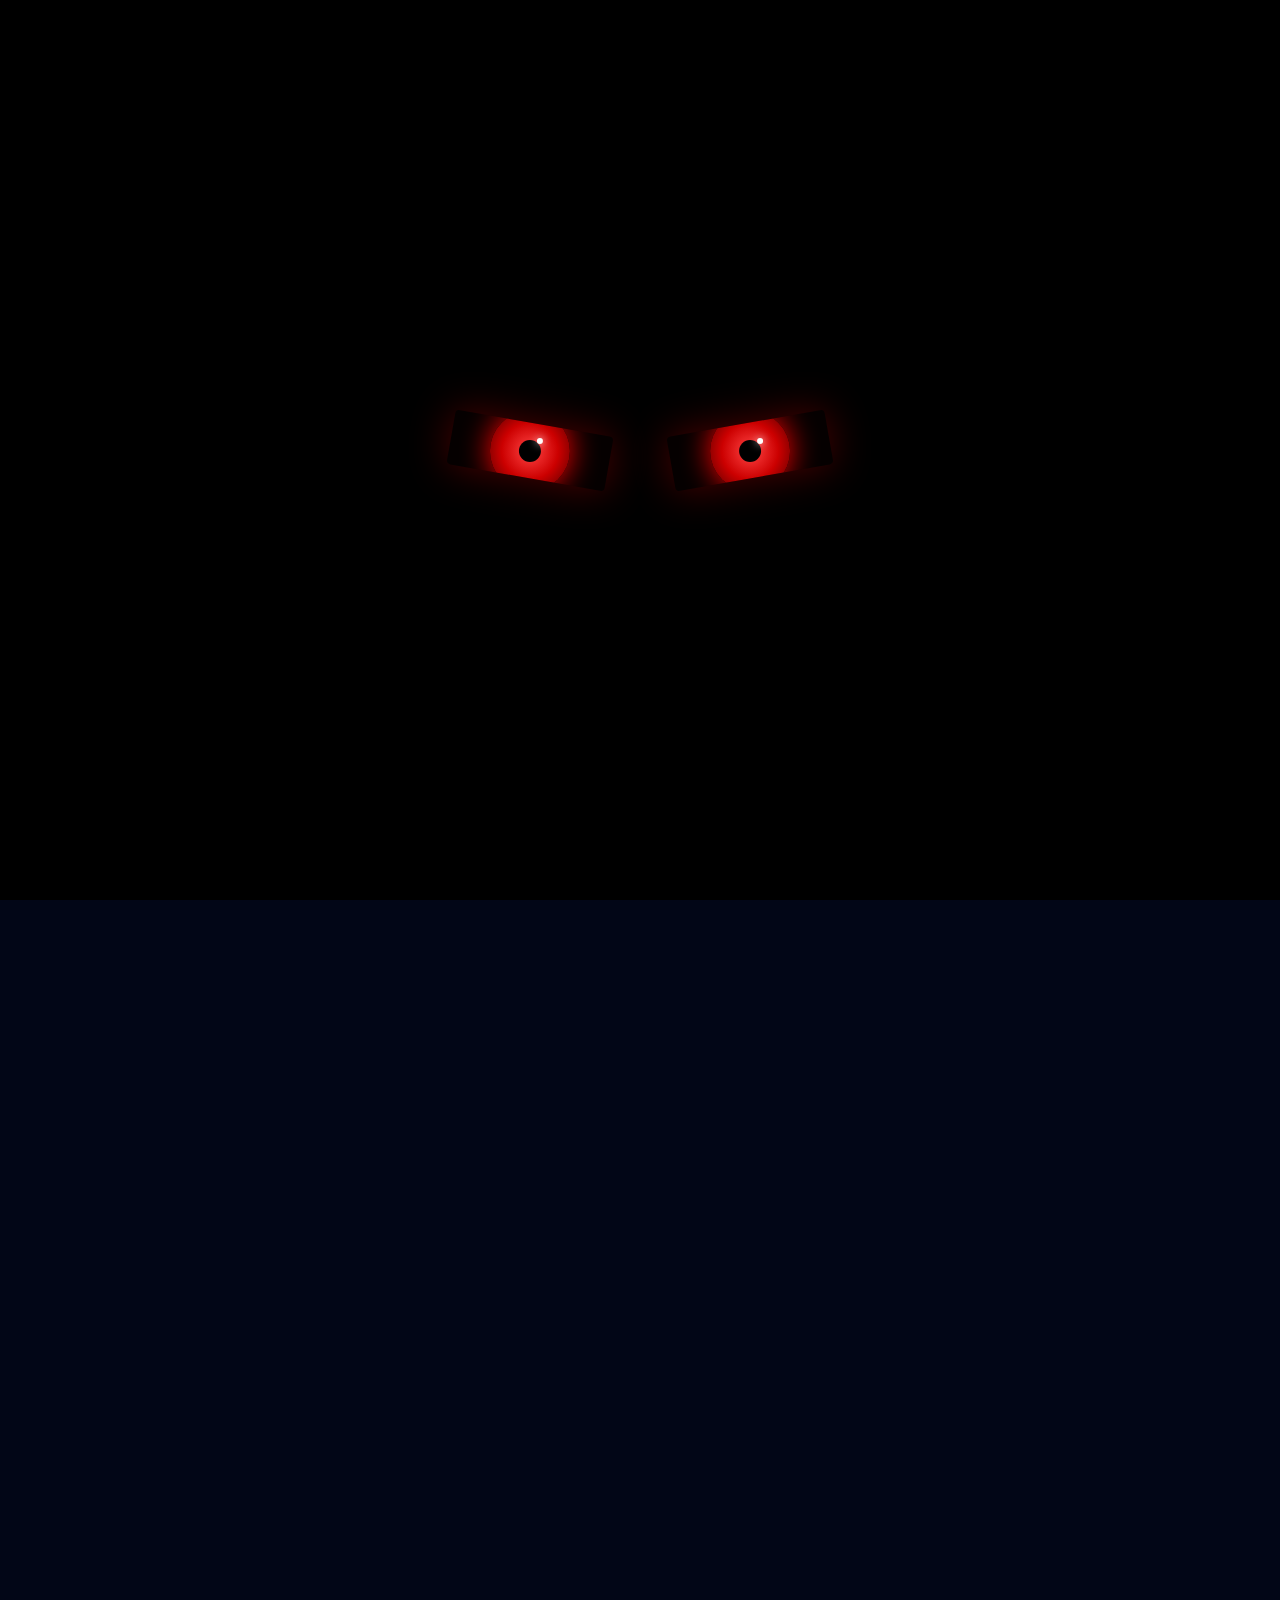
==== commit 1cc8e3b8: "Gojo eyes v2" ====
--- a/index.html
+++ b/index.html
@@ -8,7 +8,7 @@
     <link rel="icon" type="image/png" href="images/faviconn.png">
     
     <style>
-        /* SİNETMATİK AÇILIŞ (INTRO) EKRANI CSS KODLARI */
+        /* SİNETMATİK AÇILIŞ (INTRO) EKRANI */
         
         #intro-screen {
             position: fixed;
@@ -16,69 +16,91 @@
             left: 0;
             width: 100vw;
             height: 100vh;
-            background-color: #030000; /* Zifiri karanlığa yakın çok koyu bir kızıl/siyah */
+            background-color: #000000; /* Zifiri karanlık arka plan */
             z-index: 9999;
             display: flex;
             justify-content: center;
             align-items: center;
             overflow: hidden;
-            pointer-events: none;
         }
 
         .eyes-container {
             display: flex;
-            gap: 40px; 
+            gap: 60px; /* İki göz arasındaki mesafe */
             opacity: 0; 
-            transform: translateY(15px);
-        }
-
-        /* Keskin Sukuna Göz Tasarımı */
+        }
+
+        /* Düz Çizgili ve Sert Açılı Göz Çerçevesi */
         .eye {
-            width: 180px; 
-            height: 2px; /* Karanlıkta sadece ince bir çizgi olarak başlar */
-            background: radial-gradient(ellipse at center, #ff0000 0%, #aa0000 70%, #220000 100%);
-            box-shadow: 
-                0 0 25px #ff0000, 
-                0 0 60px #cc0000, 
-                inset 0 0 15px rgba(0,0,0,0.8);
+            width: 160px;
+            height: 0px; /* Karanlıkta görünmez bir çizgi olarak başlar */
+            background-color: #050000; /* Gözün iç arka planı */
             position: relative;
-            overflow: hidden; 
-        }
-
-        /* Sol Göz: İç köşesi (sağ taraf) aşağıya sertçe baksın */
+            overflow: hidden; /* Göz bebeği dışarı taşmasın diye */
+            box-shadow: 0 0 40px rgba(255, 0, 0, 0.3); /* Dışarıya hafif kan kırmızısı bir parlama */
+            border-radius: 4px; /* Köşelerdeki piksel kırılmasını önlemek için çok hafif yumuşatma */
+        }
+
+        /* Sol Göz: İç köşesi aşağı, dış köşesi yukarı bakacak şekilde sert bir açı */
         .left-eye {
-            border-radius: 100% 0 100% 0; 
-            transform: rotate(13deg);
-        }
-
-        /* Sağ Göz: İç köşesi (sol taraf) aşağıya sertçe baksın */
+            transform: rotate(10deg);
+        }
+
+        /* Sağ Göz: İç köşesi aşağı, dış köşesi yukarı bakacak şekilde sert bir açı */
         .right-eye {
-            border-radius: 0 100% 0 100%;
-            transform: rotate(-13deg);
-        }
-
-        /* İnce, Dikey Yırtıcı Göz Bebekleri */
-        .eye::after {
-            content: '';
+            transform: rotate(-10deg);
+        }
+
+        /* İris ve Göz Bebeğinin İç Konteyneri (Düz durması için ters açı veriyoruz) */
+        .iris-container {
             position: absolute;
             top: 50%;
             left: 50%;
-            width: 10px; 
-            height: 80px; 
-            background-color: #000;
+            width: 80px;
+            height: 80px;
+        }
+        
+        .left-eye .iris-container { transform: translate(-50%, -50%) rotate(-10deg); }
+        .right-eye .iris-container { transform: translate(-50%, -50%) rotate(10deg); }
+
+        /* Kırmızı İris */
+        .iris {
+            width: 100%;
+            height: 100%;
             border-radius: 50%;
-            box-shadow: 0 0 12px rgba(255, 0, 0, 0.9);
-        }
-
-        /* Gözler açılı olduğu için bebekleri tam dik duracak şekilde tersine döndürüyoruz */
-        .left-eye::after { transform: translate(-50%, -50%) rotate(-13deg); }
-        .right-eye::after { transform: translate(-50%, -50%) rotate(13deg); }
+            background: radial-gradient(circle, #ff4444 0%, #cc0000 50%, #440000 100%);
+            box-shadow: 0 0 30px #ff0000;
+            display: flex;
+            justify-content: center;
+            align-items: center;
+        }
+
+        /* Yuvarlak Siyah Göz Bebeği */
+        .pupil {
+            width: 22px;
+            height: 22px;
+            background-color: #000000;
+            border-radius: 50%;
+            position: relative;
+        }
+
+        /* Göz Bebeğinin Kenarındaki Hafif Beyaz Işık Yansıması */
+        .reflection {
+            width: 6px;
+            height: 6px;
+            background-color: #ffffff;
+            border-radius: 50%;
+            position: absolute;
+            top: -2px;
+            right: -2px;
+            box-shadow: 0 0 8px #ffffff;
+        }
 
         /* MOBİL UYUM (Responsive) */
         @media (max-width: 768px) {
             .eyes-container {
-                transform: scale(0.5) translateY(15px); 
-                gap: 20px;
+                transform: scale(0.55); 
+                gap: 30px;
             }
         }
 
@@ -92,8 +114,24 @@
     <!-- SİNEMATİK AÇILIŞ (INTRO) EKRANI -->
     <div id="intro-screen">
         <div class="eyes-container">
-            <div class="eye left-eye"></div>
-            <div class="eye right-eye"></div>
+            <div class="eye left-eye">
+                <div class="iris-container">
+                    <div class="iris">
+                        <div class="pupil">
+                            <div class="reflection"></div>
+                        </div>
+                    </div>
+                </div>
+            </div>
+            <div class="eye right-eye">
+                <div class="iris-container">
+                    <div class="iris">
+                        <div class="pupil">
+                            <div class="reflection"></div>
+                        </div>
+                    </div>
+                </div>
+            </div>
         </div>
     </div>
 
@@ -146,9 +184,9 @@
             <div class="footer-content">
                 <p>Bizimle İletişime Geçin</p>
                <div class="contact-links">
-        <a href="https://www.instagram.com/p.a.z.studio" target="_blank">Instagram</a>
-        <a href="https://wa.me/905527324146" target="_blank">WhatsApp</a>
-            </div>
+                    <a href="https://www.instagram.com/p.a.z.studio" target="_blank">Instagram</a>
+                    <a href="https://wa.me/905527324146" target="_blank">WhatsApp</a>
+                </div>
             </div>
         </footer>
     </div> 
@@ -158,28 +196,25 @@
     <script>
         const introTl = gsap.timeline();
 
-        // 1. Karanlıkta gözler kızararak belirir ve hafifçe yukarı kalkar
-        introTl.to(".eyes-container", { opacity: 0.7, y: 0, duration: 1.5, ease: "power2.out" })
-        
-        // 2. Gözler aniden tehlikeli bir şekilde açılır (Çok fazla açılmıyor, kısık ve tehditkâr kalıyor)
-        .to(".eyes-container", { opacity: 1, duration: 0.1, ease: "power4.out" })
-        .to(".eye", { height: "45px", duration: 0.6, ease: "elastic.out(1.2, 0.4)" }, "<") 
-        
-        // 3. Gözler hedefe kilitlenip daha da kısılır
-        .to(".eye", { height: "22px", duration: 1.2, ease: "power2.inOut", delay: 0.6 })
-        
-        // 4. Karanlığa gömülüp kaybolurlar
-        .to(".eyes-container", { opacity: 0, duration: 0.6, ease: "power2.in" })
-        .to("#intro-screen", { opacity: 0, duration: 1.5, ease: "power3.inOut" })
-        
-        // 5. Site içerikleri süzülerek ekrana gelir
-        .to(".site-content", { opacity: 1, duration: 0.5 }, "-=1") 
-        .from(".top-header-banner", { opacity: 0, y: -50, duration: 1, ease: "power3.out" }, "-=0.5")
-        .from(".main-header", { opacity: 0, y: -20, duration: 0.8 }, "-=0.5")
-        .from(".main-banner", { opacity: 0, scale: 1.05, duration: 1.5, ease: "power2.out" }, "-=0.8")
-        
-        // Animasyon bitince siyah perdeyi aradan kaldır
-        .add(() => { document.getElementById("intro-screen").style.display = "none"; });
+        // 1. Gözler karanlıkta pürüzsüzce belirir ve yavaşça açılır (Zıplama yok)
+        introTl.to(".eyes-container", { opacity: 1, duration: 0.8, ease: "power2.inOut", delay: 0.3 })
+        .to(".eye", { height: "55px", duration: 1.2, ease: "power3.inOut" }, "<") 
+        
+        // 2. Sana kilitlenmiş gibi hafifçe ve yavaşça kısılır
+        .to(".eye", { height: "35px", duration: 1.5, ease: "power2.inOut", delay: 0.8 })
+        
+        // 3. Pürüzsüzce karanlığa gömülüp kaybolurlar
+        .to(".eyes-container", { opacity: 0, duration: 0.8, ease: "power2.inOut" })
+        .to("#intro-screen", { opacity: 0, duration: 1.5, ease: "power2.inOut" })
+        
+        // 4. Site içerikleri yavaşça aydınlanarak ekrana gelir
+        .to(".site-content", { opacity: 1, duration: 1 }, "-=1") 
+        .from(".top-header-banner", { opacity: 0, y: -30, duration: 1.2, ease: "power2.out" }, "-=0.5")
+        .from(".main-header", { opacity: 0, y: -20, duration: 1 }, "-=0.8")
+        .from(".main-banner", { opacity: 0, scale: 1.02, duration: 1.5, ease: "power2.out" }, "-=1");
+        
+        // Animasyon bittiğinde siyah perdeyi tıkla geçilebilsin diye gizle
+        introTl.add(() => { document.getElementById("intro-screen").style.display = "none"; });
     </script>
 </body>
 </html>
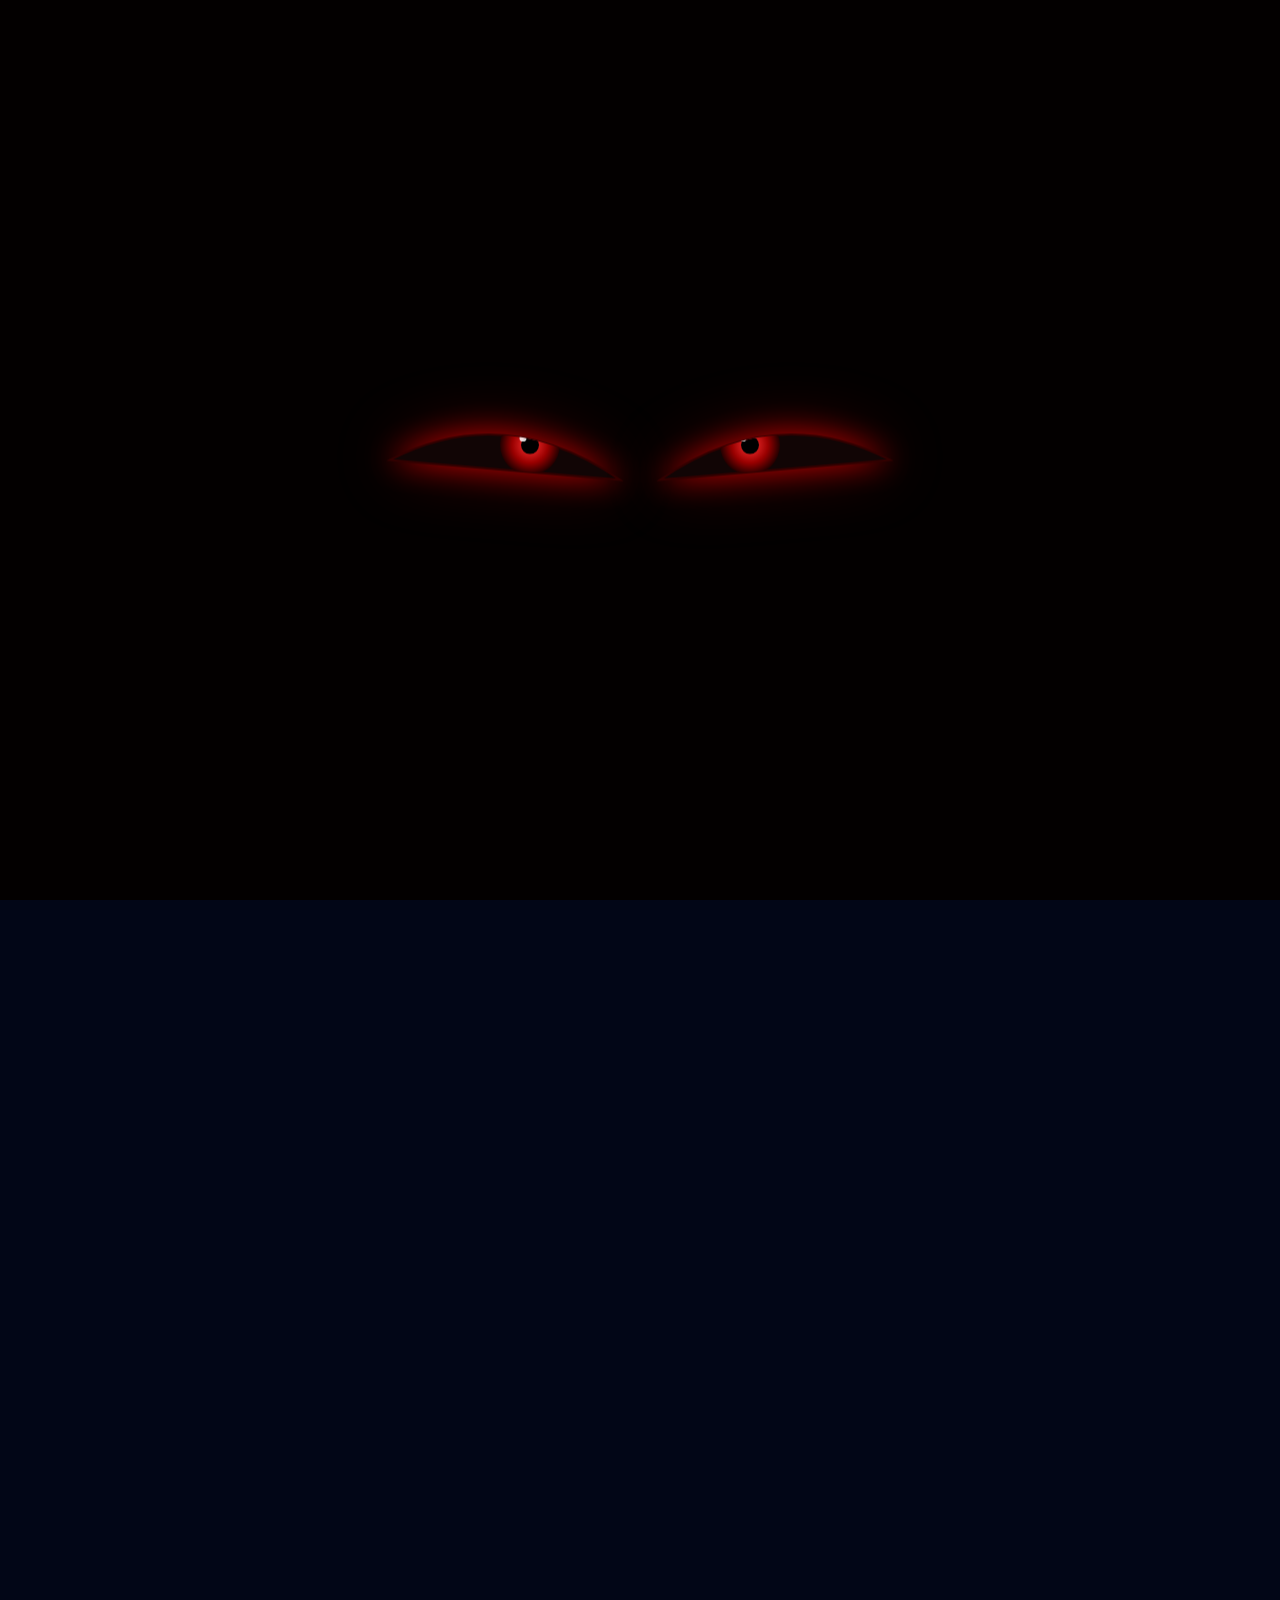
==== commit b175a92e: "gojos eyes v3" ====
--- a/index.html
+++ b/index.html
@@ -9,129 +9,110 @@
     
     <style>
         /* SİNETMATİK AÇILIŞ (INTRO) EKRANI */
-        
         #intro-screen {
             position: fixed;
             top: 0;
             left: 0;
             width: 100vw;
             height: 100vh;
-            background-color: #000000; /* Zifiri karanlık arka plan */
-            z-index: 9999;
+            background-color: #030000; /* Zifiri karanlık, çok hafif kan kırmızı alt ton */
+            z-index: 99999;
             display: flex;
             justify-content: center;
             align-items: center;
             overflow: hidden;
+            pointer-events: none;
         }
 
         .eyes-container {
             display: flex;
-            gap: 60px; /* İki göz arasındaki mesafe */
+            gap: 20px; 
             opacity: 0; 
         }
 
-        /* Düz Çizgili ve Sert Açılı Göz Çerçevesi */
-        .eye {
-            width: 160px;
-            height: 0px; /* Karanlıkta görünmez bir çizgi olarak başlar */
-            background-color: #050000; /* Gözün iç arka planı */
-            position: relative;
-            overflow: hidden; /* Göz bebeği dışarı taşmasın diye */
-            box-shadow: 0 0 40px rgba(255, 0, 0, 0.3); /* Dışarıya hafif kan kırmızısı bir parlama */
-            border-radius: 4px; /* Köşelerdeki piksel kırılmasını önlemek için çok hafif yumuşatma */
-        }
-
-        /* Sol Göz: İç köşesi aşağı, dış köşesi yukarı bakacak şekilde sert bir açı */
-        .left-eye {
-            transform: rotate(10deg);
-        }
-
-        /* Sağ Göz: İç köşesi aşağı, dış köşesi yukarı bakacak şekilde sert bir açı */
-        .right-eye {
-            transform: rotate(-10deg);
-        }
-
-        /* İris ve Göz Bebeğinin İç Konteyneri (Düz durması için ters açı veriyoruz) */
-        .iris-container {
-            position: absolute;
-            top: 50%;
-            left: 50%;
-            width: 80px;
-            height: 80px;
-        }
-        
-        .left-eye .iris-container { transform: translate(-50%, -50%) rotate(-10deg); }
-        .right-eye .iris-container { transform: translate(-50%, -50%) rotate(10deg); }
-
-        /* Kırmızı İris */
-        .iris {
-            width: 100%;
-            height: 100%;
-            border-radius: 50%;
-            background: radial-gradient(circle, #ff4444 0%, #cc0000 50%, #440000 100%);
-            box-shadow: 0 0 30px #ff0000;
-            display: flex;
-            justify-content: center;
-            align-items: center;
-        }
-
-        /* Yuvarlak Siyah Göz Bebeği */
-        .pupil {
-            width: 22px;
-            height: 22px;
-            background-color: #000000;
-            border-radius: 50%;
-            position: relative;
-        }
-
-        /* Göz Bebeğinin Kenarındaki Hafif Beyaz Işık Yansıması */
-        .reflection {
-            width: 6px;
-            height: 6px;
-            background-color: #ffffff;
-            border-radius: 50%;
-            position: absolute;
-            top: -2px;
-            right: -2px;
-            box-shadow: 0 0 8px #ffffff;
+        /* SVG Göz Konteyneri ve Parlama Efekti */
+        .eye-box {
+            width: 250px;
+            height: 120px;
+            filter: drop-shadow(0 0 15px rgba(255, 0, 0, 0.7)) drop-shadow(0 0 30px rgba(150, 0, 0, 0.4));
+            transform-origin: center;
         }
 
         /* MOBİL UYUM (Responsive) */
         @media (max-width: 768px) {
             .eyes-container {
-                transform: scale(0.55); 
-                gap: 30px;
+                transform: scale(0.45); /* Mobilde ekran dışına taşmaması için mükemmel oran */
+                gap: 10px;
             }
         }
 
         .site-content {
-            opacity: 0;
+            opacity: 0; /* İntro bitene kadar site gizli kalır */
         }
     </style>
 </head>
 <body>
 
-    <!-- SİNEMATİK AÇILIŞ (INTRO) EKRANI -->
+    <!-- SİNEMATİK ANİME GÖZLERİ (SVG ÇİZİMİ) -->
     <div id="intro-screen">
         <div class="eyes-container">
-            <div class="eye left-eye">
-                <div class="iris-container">
-                    <div class="iris">
-                        <div class="pupil">
-                            <div class="reflection"></div>
-                        </div>
-                    </div>
-                </div>
-            </div>
-            <div class="eye right-eye">
-                <div class="iris-container">
-                    <div class="iris">
-                        <div class="pupil">
-                            <div class="reflection"></div>
-                        </div>
-                    </div>
-                </div>
-            </div>
+            
+            <!-- Sol Göz -->
+            <div class="eye-box">
+                <svg viewBox="0 0 250 120" width="100%" height="100%">
+                    <defs>
+                        <!-- Gözün içindeki o kan kırmızısı renk geçişi -->
+                        <radialGradient id="iris" cx="50%" cy="50%" r="50%">
+                            <stop offset="0%" stop-color="#ff3333" />
+                            <stop offset="60%" stop-color="#990000" />
+                            <stop offset="100%" stop-color="#220000" />
+                        </radialGradient>
+                        <clipPath id="clip-left">
+                            <path d="M 10 70 Q 125 10 240 90 Q 125 80 10 70 Z" />
+                        </clipPath>
+                    </defs>
+                    <!-- Göz Akı (Karanlık) -->
+                    <path d="M 10 70 Q 125 10 240 90 Q 125 80 10 70 Z" fill="#110505" stroke="#330000" stroke-width="2"/>
+                    
+                    <g clip-path="url(#clip-left)">
+                        <!-- İris -->
+                        <circle cx="150" cy="55" r="30" fill="url(#iris)" />
+                        <!-- Yuvarlak Göz Bebeği -->
+                        <circle cx="150" cy="55" r="9" fill="#000" />
+                        <!-- Beyaz Işık Yansıması -->
+                        <circle cx="143" cy="48" r="3.5" fill="#fff" opacity="0.85" />
+                        
+                        <!-- Göz kapağından düşen karanlık gölge (Derinlik katar) -->
+                        <path d="M 0 0 L 250 0 L 250 45 Q 125 25 0 45 Z" fill="rgba(0,0,0,0.7)" />
+                    </g>
+                </svg>
+            </div>
+
+            <!-- Sağ Göz -->
+            <div class="eye-box">
+                <svg viewBox="0 0 250 120" width="100%" height="100%">
+                    <defs>
+                        <clipPath id="clip-right">
+                            <path d="M 240 70 Q 125 10 10 90 Q 125 80 240 70 Z" />
+                        </clipPath>
+                    </defs>
+                    <!-- Göz Akı (Karanlık) -->
+                    <path d="M 240 70 Q 125 10 10 90 Q 125 80 240 70 Z" fill="#110505" stroke="#330000" stroke-width="2"/>
+                    
+                    <g clip-path="url(#clip-right)">
+                        <!-- İris -->
+                        <circle cx="100" cy="55" r="30" fill="url(#iris)" />
+                        <!-- Yuvarlak Göz Bebeği -->
+                        <circle cx="100" cy="55" r="9" fill="#000" />
+                        <!-- Beyaz Işık Yansıması -->
+                        <circle cx="93" cy="48" r="3.5" fill="#fff" opacity="0.85" />
+                        
+                        <!-- Göz kapağından düşen karanlık gölge -->
+                        <path d="M 0 0 L 250 0 L 250 45 Q 125 25 0 45 Z" fill="rgba(0,0,0,0.7)" />
+                    </g>
+                </svg>
+            </div>
+
         </div>
     </div>
 
@@ -194,27 +175,32 @@
     <script src="https://cdnjs.cloudflare.com/ajax/libs/gsap/3.12.2/gsap.min.js"></script>
     
     <script>
+        // Gözler başlangıçta ince bir çizgi (kapalı) olarak ayarlanır
+        gsap.set(".eye-box", { scaleY: 0.02 });
+
         const introTl = gsap.timeline();
 
-        // 1. Gözler karanlıkta pürüzsüzce belirir ve yavaşça açılır (Zıplama yok)
-        introTl.to(".eyes-container", { opacity: 1, duration: 0.8, ease: "power2.inOut", delay: 0.3 })
-        .to(".eye", { height: "55px", duration: 1.2, ease: "power3.inOut" }, "<") 
-        
-        // 2. Sana kilitlenmiş gibi hafifçe ve yavaşça kısılır
-        .to(".eye", { height: "35px", duration: 1.5, ease: "power2.inOut", delay: 0.8 })
-        
-        // 3. Pürüzsüzce karanlığa gömülüp kaybolurlar
-        .to(".eyes-container", { opacity: 0, duration: 0.8, ease: "power2.inOut" })
-        .to("#intro-screen", { opacity: 0, duration: 1.5, ease: "power2.inOut" })
-        
-        // 4. Site içerikleri yavaşça aydınlanarak ekrana gelir
-        .to(".site-content", { opacity: 1, duration: 1 }, "-=1") 
+        // 1. Zifiri karanlıkta parlayan ince kırmızı çizgiler yavaşça belirir
+        introTl.to(".eyes-container", { opacity: 1, duration: 0.5, ease: "power1.inOut", delay: 0.2 })
+        
+        // 2. Gözler pürüzsüz ve ağırbaşlı bir şekilde açılır
+        .to(".eye-box", { scaleY: 1, duration: 1.2, ease: "power3.inOut" })
+        
+        // 3. Hedefe kilitlenmiş gibi tehlikeli ve kısık bir bakışa geçer
+        .to(".eye-box", { scaleY: 0.45, duration: 1.2, ease: "power2.inOut", delay: 0.4 })
+        
+        // 4. Karanlığa gömülüp eriyerek kaybolurlar
+        .to(".eyes-container", { opacity: 0, duration: 0.8, ease: "power2.in", delay: 0.2 })
+        .to("#intro-screen", { opacity: 0, duration: 1.2, ease: "power2.inOut" })
+        
+        // 5. Ana site karanlığın içinden aydınlanarak süzülür
+        .to(".site-content", { opacity: 1, duration: 1 }, "-=0.8") 
         .from(".top-header-banner", { opacity: 0, y: -30, duration: 1.2, ease: "power2.out" }, "-=0.5")
         .from(".main-header", { opacity: 0, y: -20, duration: 1 }, "-=0.8")
-        .from(".main-banner", { opacity: 0, scale: 1.02, duration: 1.5, ease: "power2.out" }, "-=1");
-        
-        // Animasyon bittiğinde siyah perdeyi tıkla geçilebilsin diye gizle
-        introTl.add(() => { document.getElementById("intro-screen").style.display = "none"; });
+        .from(".main-banner", { opacity: 0, scale: 1.02, duration: 1.5, ease: "power2.out" }, "-=1")
+        
+        // Animasyon bittiğinde tıklanabilirliği engellememesi için siyah perdeyi tamamen sil
+        .add(() => { document.getElementById("intro-screen").style.display = "none"; });
     </script>
 </body>
 </html>
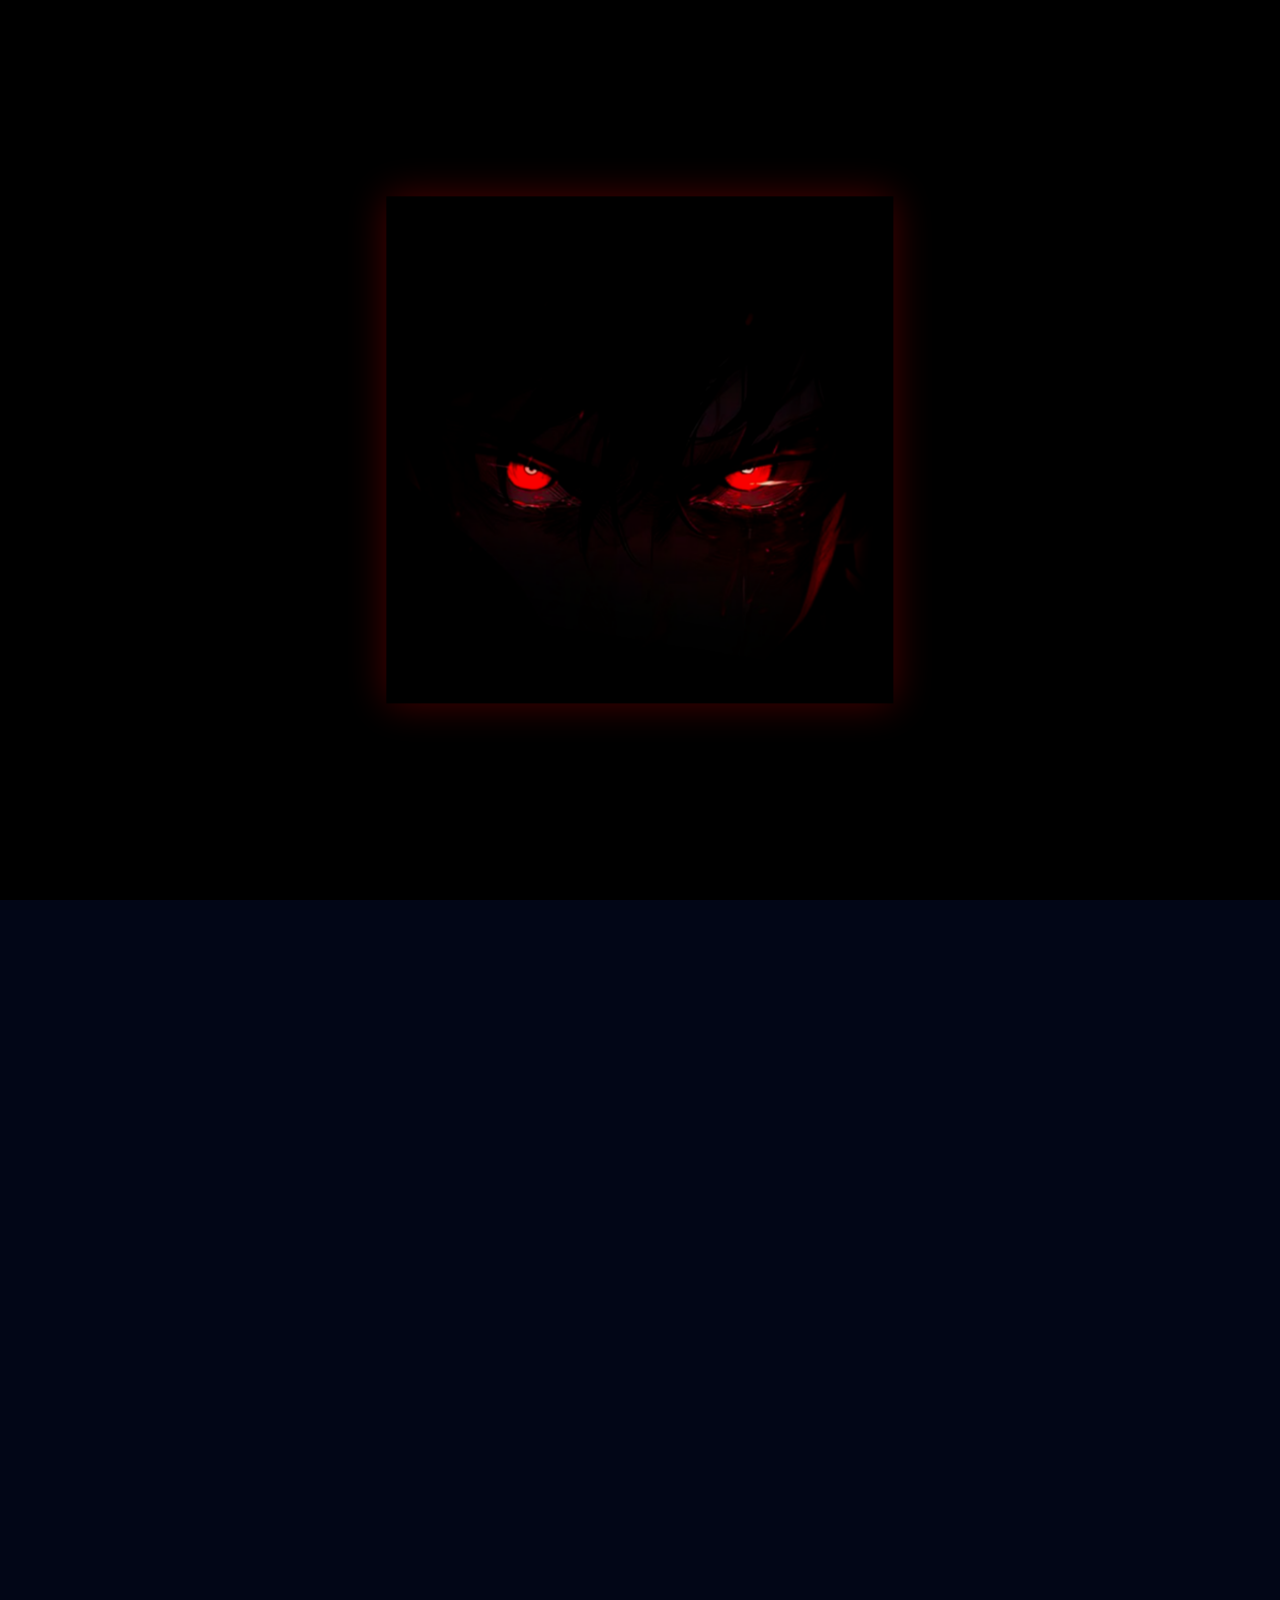
==== commit 51cf23ae: "Gojos eyes v4" ====
--- a/index.html
+++ b/index.html
@@ -15,7 +15,7 @@
             left: 0;
             width: 100vw;
             height: 100vh;
-            background-color: #030000; /* Zifiri karanlık, çok hafif kan kırmızı alt ton */
+            background-color: #000000; /* Zifiri karanlık arka plan */
             z-index: 99999;
             display: flex;
             justify-content: center;
@@ -24,26 +24,12 @@
             pointer-events: none;
         }
 
-        .eyes-container {
-            display: flex;
-            gap: 20px; 
-            opacity: 0; 
-        }
-
-        /* SVG Göz Konteyneri ve Parlama Efekti */
-        .eye-box {
-            width: 250px;
-            height: 120px;
-            filter: drop-shadow(0 0 15px rgba(255, 0, 0, 0.7)) drop-shadow(0 0 30px rgba(150, 0, 0, 0.4));
-            transform-origin: center;
-        }
-
-        /* MOBİL UYUM (Responsive) */
-        @media (max-width: 768px) {
-            .eyes-container {
-                transform: scale(0.45); /* Mobilde ekran dışına taşmaması için mükemmel oran */
-                gap: 10px;
-            }
+        /* Doğrudan senin görselini kullanıyoruz */
+        .anime-eyes-img {
+            max-width: 80%; /* Mobilde ekrandan taşmaması için */
+            width: 500px; /* Bilgisayarda çok devasa olmaması için ideal boyut */
+            opacity: 0; /* Başlangıçta karanlıkta gizli */
+            filter: drop-shadow(0 0 20px rgba(255, 0, 0, 0.3)); /* Etrafına çok hafif kırmızı karanlık bir parlama */
         }
 
         .site-content {
@@ -53,67 +39,9 @@
 </head>
 <body>
 
-    <!-- SİNEMATİK ANİME GÖZLERİ (SVG ÇİZİMİ) -->
+    <!-- SİNEMATİK ANİME GÖZLERİ (SENİN GÖRSELİN) -->
     <div id="intro-screen">
-        <div class="eyes-container">
-            
-            <!-- Sol Göz -->
-            <div class="eye-box">
-                <svg viewBox="0 0 250 120" width="100%" height="100%">
-                    <defs>
-                        <!-- Gözün içindeki o kan kırmızısı renk geçişi -->
-                        <radialGradient id="iris" cx="50%" cy="50%" r="50%">
-                            <stop offset="0%" stop-color="#ff3333" />
-                            <stop offset="60%" stop-color="#990000" />
-                            <stop offset="100%" stop-color="#220000" />
-                        </radialGradient>
-                        <clipPath id="clip-left">
-                            <path d="M 10 70 Q 125 10 240 90 Q 125 80 10 70 Z" />
-                        </clipPath>
-                    </defs>
-                    <!-- Göz Akı (Karanlık) -->
-                    <path d="M 10 70 Q 125 10 240 90 Q 125 80 10 70 Z" fill="#110505" stroke="#330000" stroke-width="2"/>
-                    
-                    <g clip-path="url(#clip-left)">
-                        <!-- İris -->
-                        <circle cx="150" cy="55" r="30" fill="url(#iris)" />
-                        <!-- Yuvarlak Göz Bebeği -->
-                        <circle cx="150" cy="55" r="9" fill="#000" />
-                        <!-- Beyaz Işık Yansıması -->
-                        <circle cx="143" cy="48" r="3.5" fill="#fff" opacity="0.85" />
-                        
-                        <!-- Göz kapağından düşen karanlık gölge (Derinlik katar) -->
-                        <path d="M 0 0 L 250 0 L 250 45 Q 125 25 0 45 Z" fill="rgba(0,0,0,0.7)" />
-                    </g>
-                </svg>
-            </div>
-
-            <!-- Sağ Göz -->
-            <div class="eye-box">
-                <svg viewBox="0 0 250 120" width="100%" height="100%">
-                    <defs>
-                        <clipPath id="clip-right">
-                            <path d="M 240 70 Q 125 10 10 90 Q 125 80 240 70 Z" />
-                        </clipPath>
-                    </defs>
-                    <!-- Göz Akı (Karanlık) -->
-                    <path d="M 240 70 Q 125 10 10 90 Q 125 80 240 70 Z" fill="#110505" stroke="#330000" stroke-width="2"/>
-                    
-                    <g clip-path="url(#clip-right)">
-                        <!-- İris -->
-                        <circle cx="100" cy="55" r="30" fill="url(#iris)" />
-                        <!-- Yuvarlak Göz Bebeği -->
-                        <circle cx="100" cy="55" r="9" fill="#000" />
-                        <!-- Beyaz Işık Yansıması -->
-                        <circle cx="93" cy="48" r="3.5" fill="#fff" opacity="0.85" />
-                        
-                        <!-- Göz kapağından düşen karanlık gölge -->
-                        <path d="M 0 0 L 250 0 L 250 45 Q 125 25 0 45 Z" fill="rgba(0,0,0,0.7)" />
-                    </g>
-                </svg>
-            </div>
-
-        </div>
+        <img src="images/Gojos-eyes.png" alt="Karanlık Gözler" class="anime-eyes-img">
     </div>
 
     <!-- ASIL SİTE İÇERİĞİ -->
@@ -175,31 +103,25 @@
     <script src="https://cdnjs.cloudflare.com/ajax/libs/gsap/3.12.2/gsap.min.js"></script>
     
     <script>
-        // Gözler başlangıçta ince bir çizgi (kapalı) olarak ayarlanır
-        gsap.set(".eye-box", { scaleY: 0.02 });
-
         const introTl = gsap.timeline();
 
-        // 1. Zifiri karanlıkta parlayan ince kırmızı çizgiler yavaşça belirir
-        introTl.to(".eyes-container", { opacity: 1, duration: 0.5, ease: "power1.inOut", delay: 0.2 })
+        // 1. Zifiri karanlıkta senin görselin pürüzsüzce belirir
+        introTl.to(".anime-eyes-img", { opacity: 1, duration: 1.5, ease: "power2.inOut", delay: 0.3 })
         
-        // 2. Gözler pürüzsüz ve ağırbaşlı bir şekilde açılır
-        .to(".eye-box", { scaleY: 1, duration: 1.2, ease: "power3.inOut" })
+        // 2. Tehditkâr bir şekilde çok yavaşça ekrana doğru yaklaşır (Büyür)
+        .to(".anime-eyes-img", { scale: 1.1, duration: 3, ease: "sine.inOut" }, "-=1")
         
-        // 3. Hedefe kilitlenmiş gibi tehlikeli ve kısık bir bakışa geçer
-        .to(".eye-box", { scaleY: 0.45, duration: 1.2, ease: "power2.inOut", delay: 0.4 })
-        
-        // 4. Karanlığa gömülüp eriyerek kaybolurlar
-        .to(".eyes-container", { opacity: 0, duration: 0.8, ease: "power2.in", delay: 0.2 })
+        // 3. Karanlığa gömülüp eriyerek kaybolur
+        .to(".anime-eyes-img", { opacity: 0, duration: 1, ease: "power2.inOut" }, "-=1")
         .to("#intro-screen", { opacity: 0, duration: 1.2, ease: "power2.inOut" })
         
-        // 5. Ana site karanlığın içinden aydınlanarak süzülür
+        // 4. Ana site karanlığın içinden aydınlanarak süzülür
         .to(".site-content", { opacity: 1, duration: 1 }, "-=0.8") 
         .from(".top-header-banner", { opacity: 0, y: -30, duration: 1.2, ease: "power2.out" }, "-=0.5")
         .from(".main-header", { opacity: 0, y: -20, duration: 1 }, "-=0.8")
         .from(".main-banner", { opacity: 0, scale: 1.02, duration: 1.5, ease: "power2.out" }, "-=1")
         
-        // Animasyon bittiğinde tıklanabilirliği engellememesi için siyah perdeyi tamamen sil
+        // Animasyon bittiğinde siyah perdeyi tamamen sil
         .add(() => { document.getElementById("intro-screen").style.display = "none"; });
     </script>
 </body>
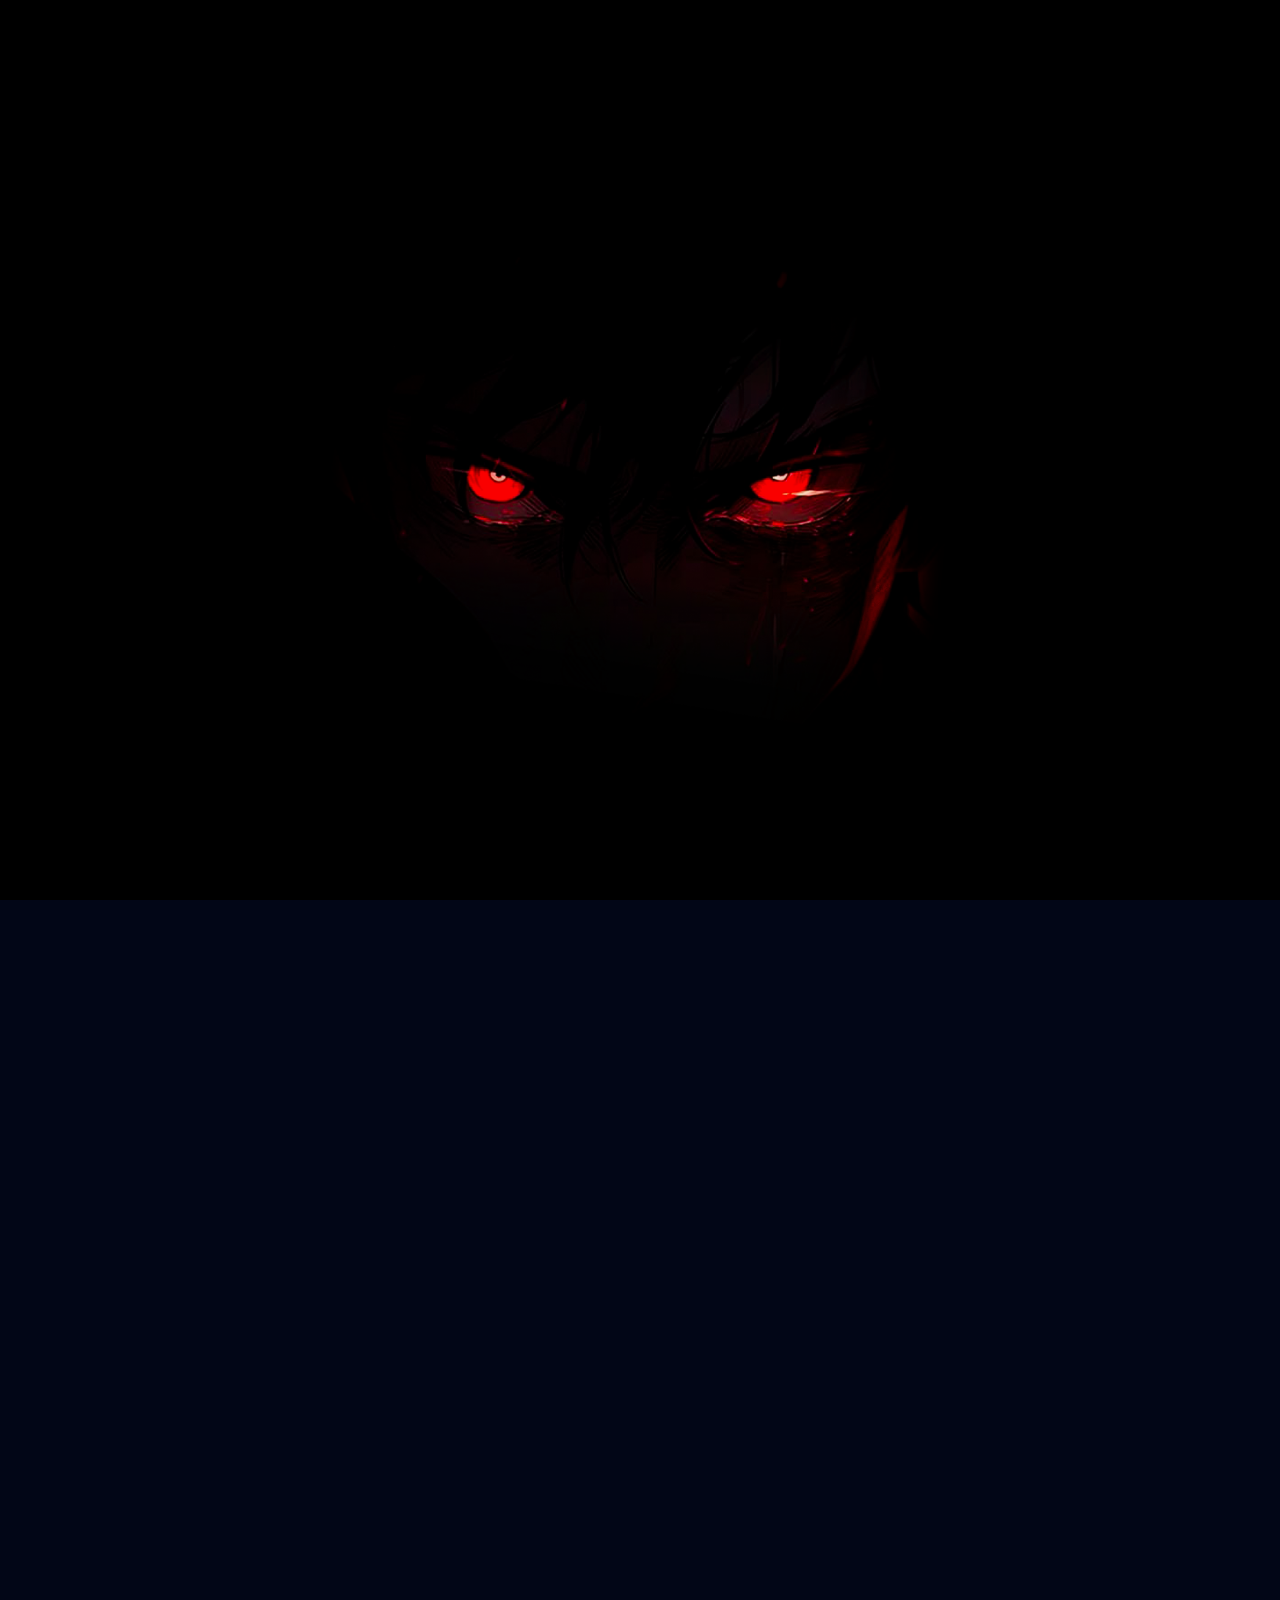
==== commit 923df636: "Gojos eyes v7" ====
--- a/index.html
+++ b/index.html
@@ -15,7 +15,7 @@
             left: 0;
             width: 100vw;
             height: 100vh;
-            background-color: #000000; /* Zifiri karanlık arka plan */
+            background-color: #000000; /* Tam siyah, resmin arka planıyla kusursuz birleşmesi için */
             z-index: 99999;
             display: flex;
             justify-content: center;
@@ -24,12 +24,11 @@
             pointer-events: none;
         }
 
-        /* Doğrudan senin görselini kullanıyoruz */
+        /* Çerçeve sorununu yaratan "filter" kodu buradan tamamen silindi! */
         .anime-eyes-img {
-            max-width: 80%; /* Mobilde ekrandan taşmaması için */
-            width: 500px; /* Bilgisayarda çok devasa olmaması için ideal boyut */
+            max-width: 90%; /* Mobilde ekrandan taşmaması için */
+            width: 650px; /* Bilgisayarda daha görkemli durması için boyutu büyütüldü */
             opacity: 0; /* Başlangıçta karanlıkta gizli */
-            filter: drop-shadow(0 0 20px rgba(255, 0, 0, 0.3)); /* Etrafına çok hafif kırmızı karanlık bir parlama */
         }
 
         .site-content {
